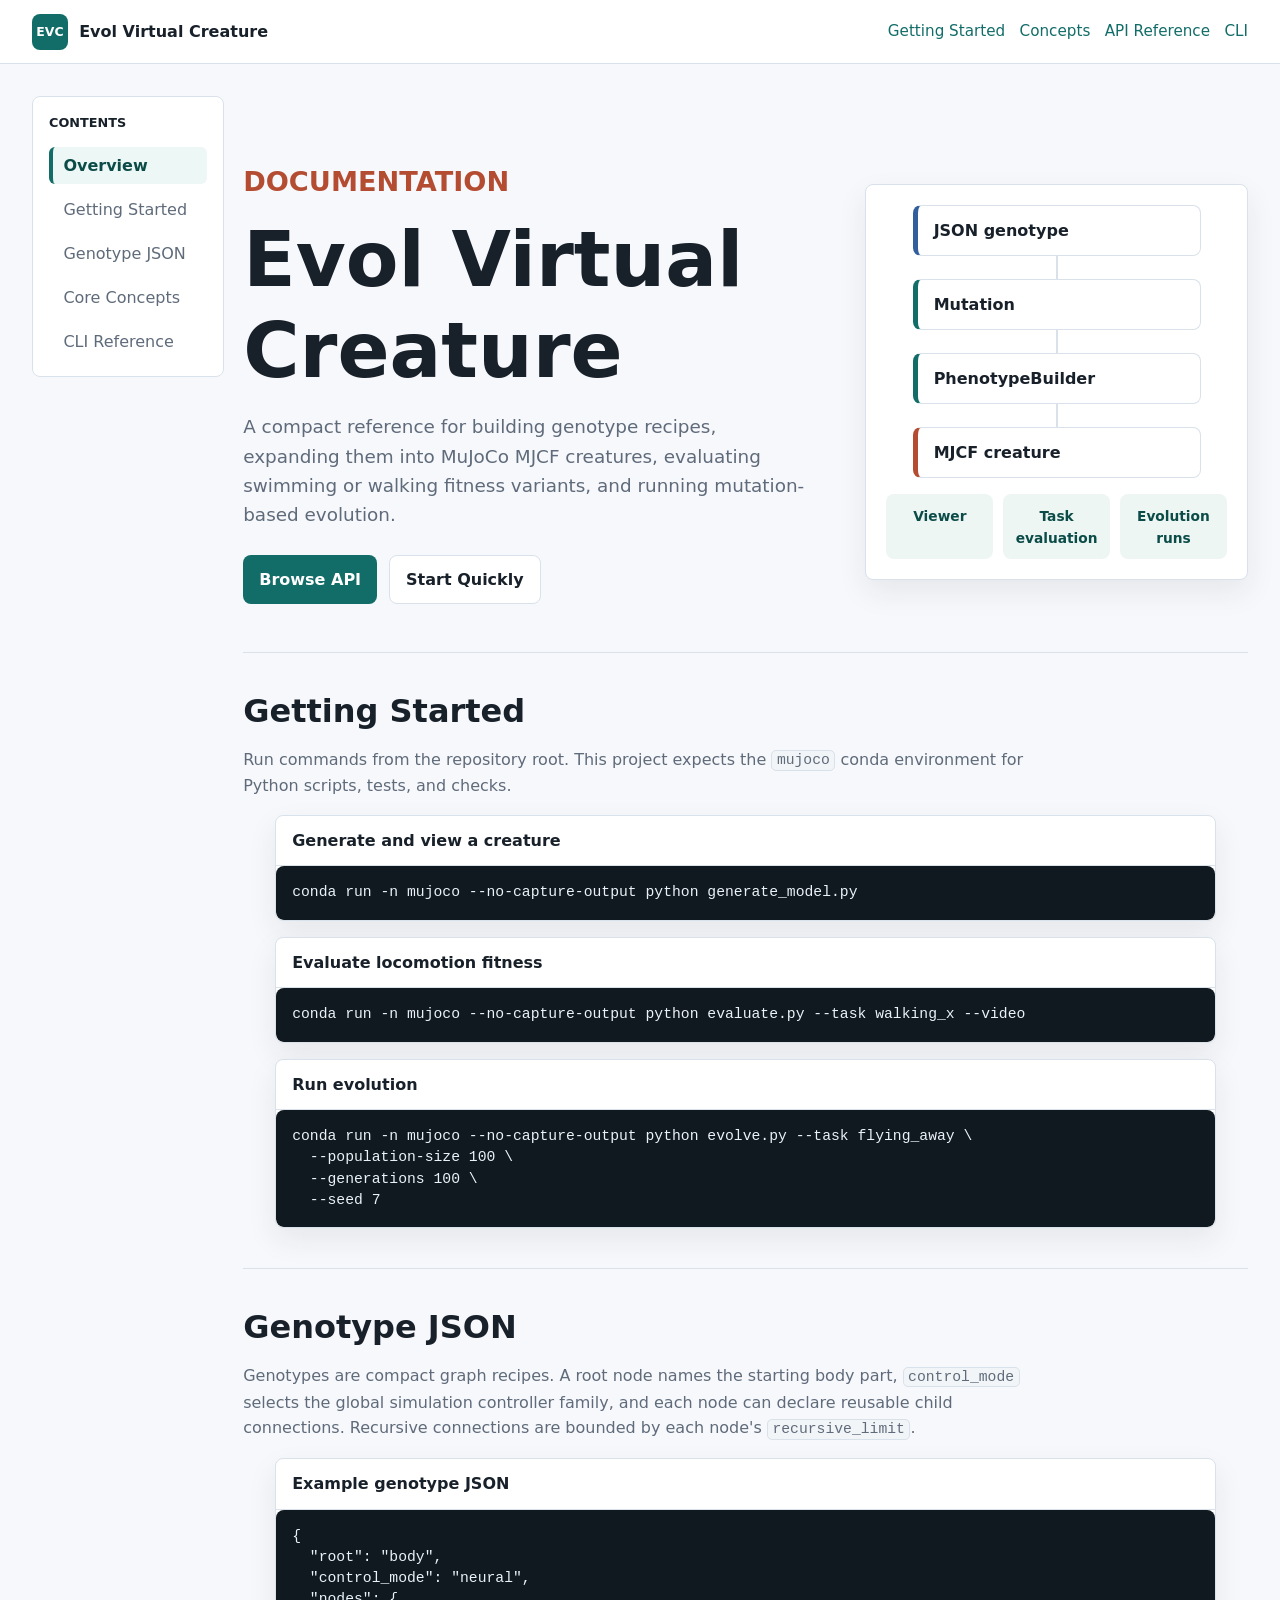
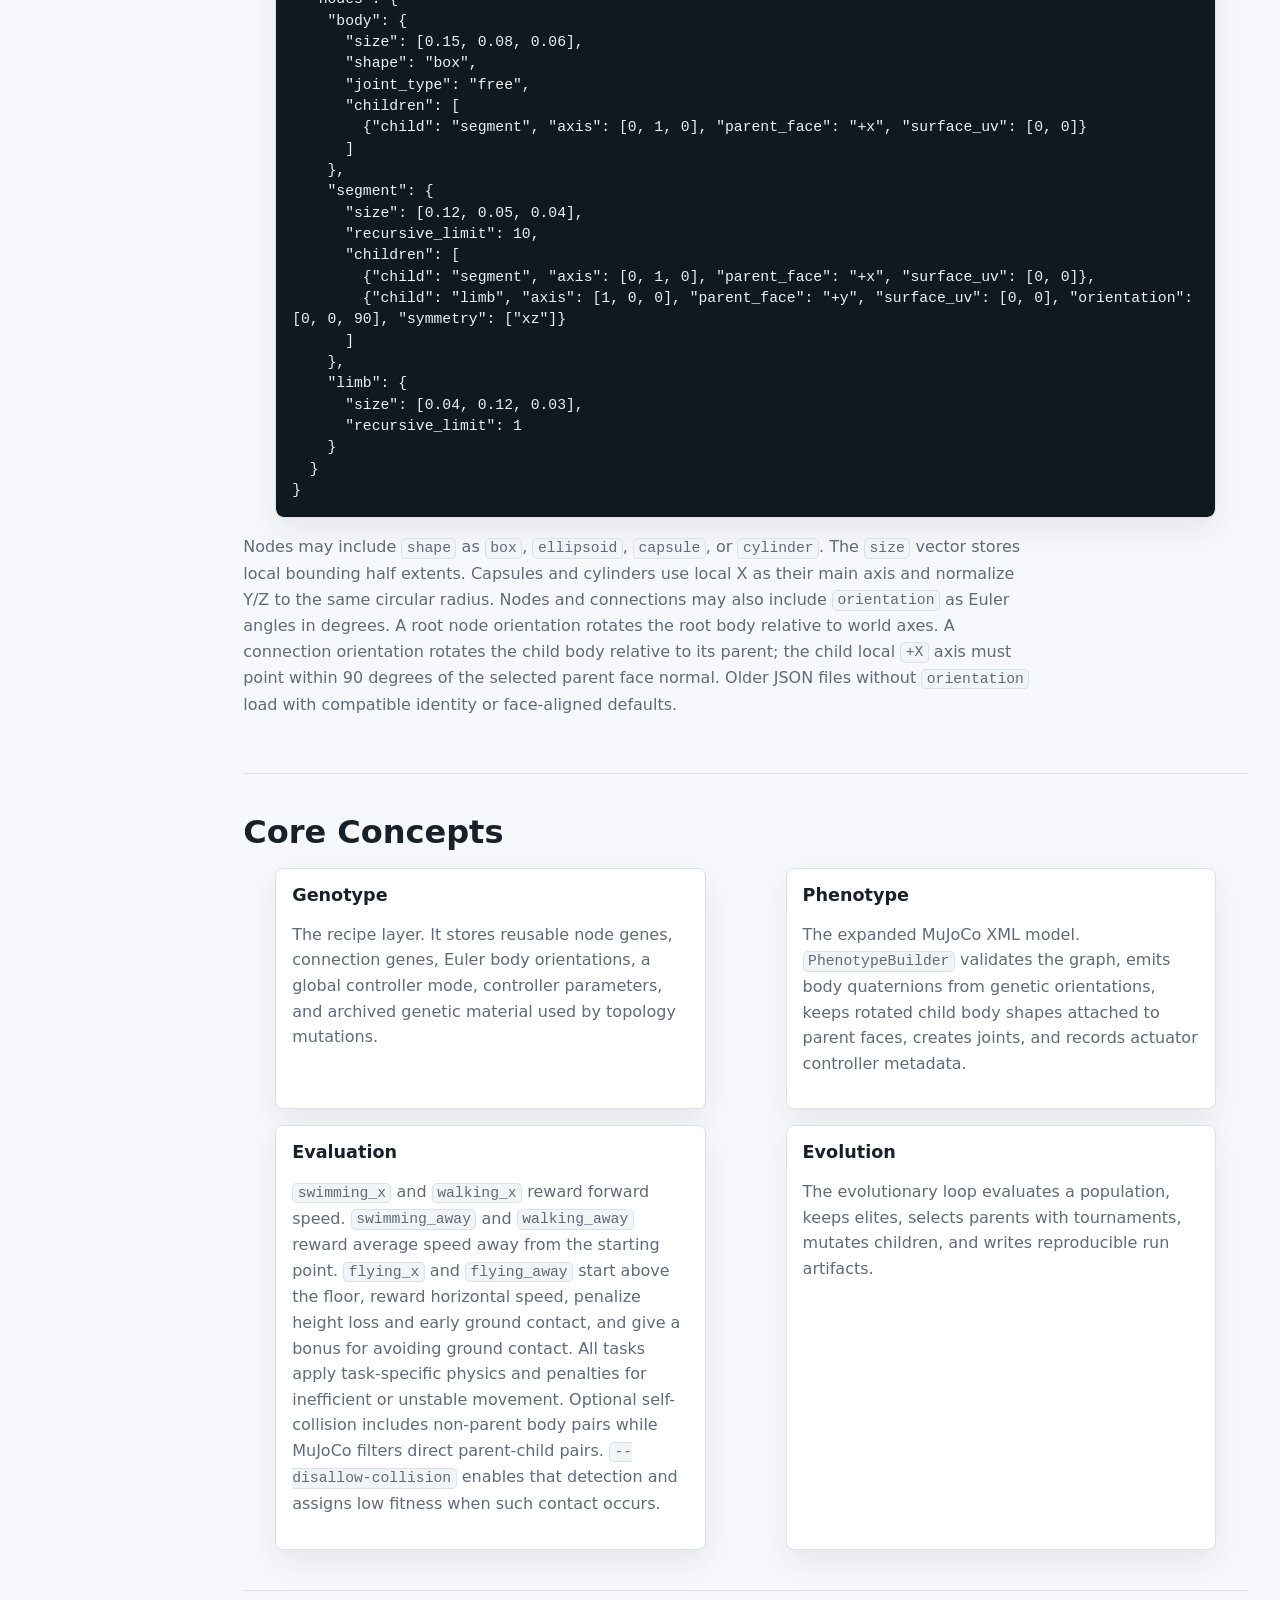
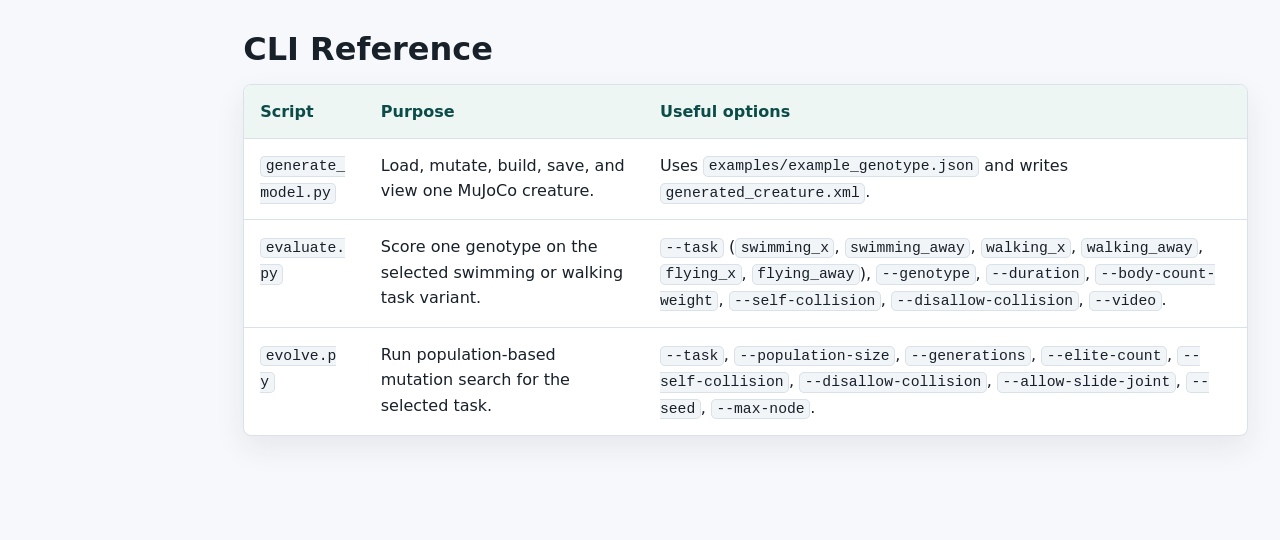
==== docs/index.html @ 85bfcbf9 "Move control mode to genotype" ====
<!doctype html>
<html lang="en">
  <head>
    <meta charset="utf-8">
    <meta name="viewport" content="width=device-width, initial-scale=1">
    <title>Evol Virtual Creature Documentation</title>
    <meta
      name="description"
      content="Reference documentation for the evolutionary MuJoCo virtual creature project."
    >
    <link rel="stylesheet" href="styles.css">
  </head>
  <body>
    <header class="site-header">
      <div class="site-header-inner">
        <a class="brand" href="#top" aria-label="Evol Virtual Creature home">
          <span class="brand-mark">EVC</span>
          <span>Evol Virtual Creature</span>
        </a>
        <nav class="top-nav" aria-label="Main navigation">
          <a href="#getting-started">Getting Started</a>
          <a href="#concepts">Concepts</a>
          <a href="api.html">API Reference</a>
          <a href="#cli-reference">CLI</a>
        </nav>
      </div>
    </header>

    <main id="top" class="page-shell">
      <aside class="sidebar" aria-label="Documentation sections">
        <nav>
          <p class="sidebar-title">Contents</p>
          <a href="#overview">Overview</a>
          <a href="#getting-started">Getting Started</a>
          <a href="#genotype-json">Genotype JSON</a>
          <a href="#concepts">Core Concepts</a>
          <a href="#cli-reference">CLI Reference</a>
        </nav>
      </aside>

      <article class="content">
        <section class="hero" id="overview">
          <div class="hero-copy">
            <p class="eyebrow">Documentation</p>
            <h1>Evol Virtual Creature</h1>
            <p class="lede">
              A compact reference for building genotype recipes, expanding them
              into MuJoCo MJCF creatures, evaluating swimming or walking fitness variants, and
              running mutation-based evolution.
            </p>
            <div class="hero-actions" aria-label="Primary actions">
              <a class="button primary" href="api.html">Browse API</a>
              <a class="button secondary" href="#getting-started">Start Quickly</a>
            </div>
          </div>

          <div class="system-map" aria-label="Project flow diagram">
            <div class="map-node root">JSON genotype</div>
            <div class="map-link"></div>
            <div class="map-node">Mutation</div>
            <div class="map-link"></div>
            <div class="map-node">PhenotypeBuilder</div>
            <div class="map-link"></div>
            <div class="map-node accent">MJCF creature</div>
            <div class="map-branches">
              <span>Viewer</span>
              <span>Task evaluation</span>
              <span>Evolution runs</span>
            </div>
          </div>
        </section>

        <section id="getting-started" class="doc-section">
          <h2>Getting Started</h2>
          <p>
            Run commands from the repository root. This project expects the
            <code>mujoco</code> conda environment for Python scripts, tests, and
            checks.
          </p>
          <div class="code-grid">
            <figure>
              <figcaption>Generate and view a creature</figcaption>
              <pre><code>conda run -n mujoco --no-capture-output python generate_model.py</code></pre>
            </figure>
            <figure>
              <figcaption>Evaluate locomotion fitness</figcaption>
              <pre><code>conda run -n mujoco --no-capture-output python evaluate.py --task walking_x --video</code></pre>
            </figure>
            <figure>
              <figcaption>Run evolution</figcaption>
              <pre><code>conda run -n mujoco --no-capture-output python evolve.py --task flying_away \
  --population-size 100 \
  --generations 100 \
  --seed 7</code></pre>
            </figure>
          </div>
        </section>

        <section id="genotype-json" class="doc-section">
          <h2>Genotype JSON</h2>
          <p>
            Genotypes are compact graph recipes. A root node names the starting
            body part, <code>control_mode</code> selects the global simulation
            controller family, and each node can declare reusable child
            connections. Recursive connections are bounded by each node's
            <code>recursive_limit</code>.
          </p>
          <figure>
            <figcaption>Example genotype JSON</figcaption>
            <pre><code>{
  "root": "body",
  "control_mode": "neural",
  "nodes": {
    "body": {
      "size": [0.15, 0.08, 0.06],
      "shape": "box",
      "joint_type": "free",
      "children": [
        {"child": "segment", "axis": [0, 1, 0], "parent_face": "+x", "surface_uv": [0, 0]}
      ]
    },
    "segment": {
      "size": [0.12, 0.05, 0.04],
      "recursive_limit": 10,
      "children": [
        {"child": "segment", "axis": [0, 1, 0], "parent_face": "+x", "surface_uv": [0, 0]},
        {"child": "limb", "axis": [1, 0, 0], "parent_face": "+y", "surface_uv": [0, 0], "orientation": [0, 0, 90], "symmetry": ["xz"]}
      ]
    },
    "limb": {
      "size": [0.04, 0.12, 0.03],
      "recursive_limit": 1
    }
  }
}</code></pre>
          </figure>
          <p>
            Nodes may include <code>shape</code> as <code>box</code>,
            <code>ellipsoid</code>, <code>capsule</code>, or
            <code>cylinder</code>. The <code>size</code> vector stores local
            bounding half extents. Capsules and cylinders use local X as their
            main axis and normalize Y/Z to the same circular radius. Nodes and
            connections may also include <code>orientation</code> as
            Euler angles in degrees. A root node orientation rotates the root
            body relative to world axes. A connection orientation rotates the
            child body relative to its parent; the child local <code>+X</code>
            axis must point within 90 degrees of the selected parent face
            normal. Older JSON files without <code>orientation</code> load with
            compatible identity or face-aligned defaults.
          </p>
        </section>

        <section id="concepts" class="doc-section">
          <h2>Core Concepts</h2>
          <div class="concept-grid">
            <section>
              <h3>Genotype</h3>
              <p>
                The recipe layer. It stores reusable node genes, connection
                genes, Euler body orientations, a global controller mode,
                controller parameters, and archived genetic material used by
                topology mutations.
              </p>
            </section>
            <section>
              <h3>Phenotype</h3>
              <p>
                The expanded MuJoCo XML model. <code>PhenotypeBuilder</code>
                validates the graph, emits body quaternions from genetic
                orientations, keeps rotated child body shapes attached to parent
                faces, creates joints, and records actuator controller metadata.
              </p>
            </section>
            <section>
              <h3>Evaluation</h3>
              <p>
                <code>swimming_x</code> and <code>walking_x</code> reward forward speed. <code>swimming_away</code>
                and <code>walking_away</code> reward average speed away from the starting point. <code>flying_x</code>
                and <code>flying_away</code> start above the floor, reward horizontal speed,
                penalize height loss and early ground contact, and give a bonus for avoiding ground contact. All tasks
                apply task-specific physics and penalties for inefficient or unstable movement. Optional
                self-collision includes non-parent body pairs while MuJoCo filters
                direct parent-child pairs. <code>--disallow-collision</code> enables
                that detection and assigns low fitness when such contact occurs.
              </p>
            </section>
            <section>
              <h3>Evolution</h3>
              <p>
                The evolutionary loop evaluates a population, keeps elites,
                selects parents with tournaments, mutates children, and writes
                reproducible run artifacts.
              </p>
            </section>
          </div>
        </section>

        <section id="cli-reference" class="doc-section">
          <h2>CLI Reference</h2>
          <div class="table-wrap">
            <table>
              <thead>
                <tr>
                  <th>Script</th>
                  <th>Purpose</th>
                  <th>Useful options</th>
                </tr>
              </thead>
              <tbody>
                <tr>
                  <td><code>generate_model.py</code></td>
                  <td>Load, mutate, build, save, and view one MuJoCo creature.</td>
                  <td>Uses <code>examples/example_genotype.json</code> and writes <code>generated_creature.xml</code>.</td>
                </tr>
                <tr>
                  <td><code>evaluate.py</code></td>
                  <td>Score one genotype on the selected swimming or walking task variant.</td>
                  <td><code>--task</code> (<code>swimming_x</code>, <code>swimming_away</code>, <code>walking_x</code>, <code>walking_away</code>, <code>flying_x</code>, <code>flying_away</code>), <code>--genotype</code>, <code>--duration</code>, <code>--body-count-weight</code>, <code>--self-collision</code>, <code>--disallow-collision</code>, <code>--video</code>.</td>
                </tr>
                <tr>
                  <td><code>evolve.py</code></td>
                  <td>Run population-based mutation search for the selected task.</td>
                  <td><code>--task</code>, <code>--population-size</code>, <code>--generations</code>, <code>--elite-count</code>, <code>--self-collision</code>, <code>--disallow-collision</code>, <code>--allow-slide-joint</code>, <code>--seed</code>, <code>--max-node</code>.</td>
                </tr>
              </tbody>
            </table>
          </div>
        </section>

      </article>
    </main>

    <script>
      const initScrollSpy = (linkSelector) => {
        const links = Array.from(document.querySelectorAll(linkSelector));
        const tracked = links
          .map((link) => ({
            link,
            section: document.querySelector(decodeURIComponent(link.hash)),
          }))
          .filter((item) => item.section);

        if (tracked.length === 0) {
          return;
        }

        const setActive = (activeLink) => {
          for (const { link } of tracked) {
            const isActive = link === activeLink;
            link.classList.toggle("active", isActive);
            if (isActive) {
              link.setAttribute("aria-current", "true");
            } else {
              link.removeAttribute("aria-current");
            }
          }
        };

        const updateActive = () => {
          const marker = window.scrollY + 120;
          const pageBottom =
            window.innerHeight + window.scrollY >=
            document.documentElement.scrollHeight - 24;
          let active = tracked[0];

          if (pageBottom) {
            active = tracked[tracked.length - 1];
          } else {
            for (const item of tracked) {
              if (item.section.offsetTop <= marker) {
                active = item;
              } else {
                break;
              }
            }
          }

          setActive(active.link);
        };

        let ticking = false;
        const requestUpdate = () => {
          if (ticking) {
            return;
          }
          ticking = true;
          window.requestAnimationFrame(() => {
            updateActive();
            ticking = false;
          });
        };

        updateActive();
        window.addEventListener("scroll", requestUpdate, { passive: true });
        window.addEventListener("resize", requestUpdate);
        return updateActive;
      };

      const updateContentsNav = initScrollSpy(".sidebar a[href^='#']");
      if (location.hash) {
        window.requestAnimationFrame(() => updateContentsNav?.());
        window.setTimeout(() => updateContentsNav?.(), 150);
      }
    </script>
  </body>
</html>
---- docs/styles.css ----
:root {
  color-scheme: light;
  --bg: #f7f8fb;
  --panel: #ffffff;
  --panel-soft: #eef6f3;
  --ink: #18202a;
  --muted: #5f6b7a;
  --line: #d9e1ea;
  --brand: #126d68;
  --brand-dark: #0b4c48;
  --accent: #b44c32;
  --code-bg: #101820;
  --code-ink: #eaf2f7;
  --shadow: 0 12px 30px rgba(24, 32, 42, 0.08);
}

* {
  box-sizing: border-box;
}

html {
  scroll-behavior: smooth;
}

body {
  margin: 0;
  background: var(--bg);
  color: var(--ink);
  font-family:
    Inter, ui-sans-serif, system-ui, -apple-system, BlinkMacSystemFont, "Segoe UI",
    sans-serif;
  line-height: 1.6;
}

a {
  color: var(--brand);
  text-decoration: none;
}

a:hover {
  color: var(--brand-dark);
  text-decoration: underline;
}

code {
  border: 1px solid var(--line);
  border-radius: 5px;
  background: #f2f5f7;
  padding: 0.08rem 0.28rem;
  font-family: "SFMono-Regular", Consolas, "Liberation Mono", monospace;
  font-size: 0.92em;
  overflow-wrap: anywhere;
}

pre {
  margin: 0;
  border-radius: 8px;
  background: var(--code-bg);
  color: var(--code-ink);
  padding: 1rem;
  line-height: 1.45;
  white-space: pre-wrap;
  overflow-wrap: anywhere;
}

pre code {
  display: block;
  min-width: 100%;
  border: 0;
  background: transparent;
  color: inherit;
  padding: 0;
  white-space: inherit;
  overflow-wrap: inherit;
}

.site-header {
  position: sticky;
  top: 0;
  z-index: 10;
  border-bottom: 1px solid var(--line);
  background: rgba(255, 255, 255, 0.94);
  padding: 0.85rem clamp(1rem, 4vw, 2rem);
  backdrop-filter: blur(16px);
}

.site-header-inner {
  display: flex;
  width: 100%;
  max-width: 1500px;
  align-items: center;
  justify-content: space-between;
  gap: 1rem;
  margin: 0 auto;
}

.brand {
  display: inline-flex;
  align-items: center;
  gap: 0.7rem;
  color: var(--ink);
  font-weight: 700;
}

.brand:hover {
  text-decoration: none;
}

.brand-mark {
  display: inline-grid;
  width: 2.25rem;
  height: 2.25rem;
  place-items: center;
  border-radius: 8px;
  background: var(--brand);
  color: #fff;
  font-size: 0.78rem;
  letter-spacing: 0;
}

.top-nav {
  display: flex;
  flex-wrap: wrap;
  gap: 0.9rem;
  font-size: 0.95rem;
}

.top-nav .active {
  border-bottom: 3px solid var(--accent);
  color: var(--brand-dark);
  font-weight: 800;
}

.page-shell {
  display: grid;
  grid-template-columns: 12rem minmax(0, 1fr);
  gap: clamp(0.75rem, 1.5vw, 1.5rem);
  max-width: 1280px;
  margin: 0 auto;
  padding: 2rem clamp(1rem, 4vw, 2rem) 4rem;
}

.sidebar {
  position: sticky;
  top: 5rem;
  height: fit-content;
  border: 1px solid var(--line);
  border-radius: 8px;
  background: var(--panel);
  padding: 1rem;
}

.sidebar nav {
  display: grid;
  gap: 0.45rem;
}

.sidebar a {
  border-left: 4px solid transparent;
  border-radius: 6px;
  padding: 0.35rem 0.5rem 0.35rem 0.65rem;
  color: var(--muted);
}

.sidebar a:hover {
  background: var(--panel-soft);
  color: var(--brand-dark);
  text-decoration: none;
}

.sidebar a.active,
.on-page a.active {
  border-left-color: var(--brand);
  background: #edf7f5;
  color: var(--brand-dark);
  font-weight: 800;
  text-decoration: none;
}

.sidebar-title {
  margin: 0 0 0.4rem;
  color: var(--ink);
  font-size: 0.8rem;
  font-weight: 800;
  text-transform: uppercase;
}

.content {
  min-width: 0;
}

.hero {
  display: grid;
  grid-template-columns: minmax(0, 1.2fr) minmax(18rem, 0.8fr);
  gap: clamp(1.4rem, 4vw, 3rem);
  align-items: center;
  min-height: 58vh;
  padding: clamp(2rem, 5vw, 4rem) 0 3rem;
}

.eyebrow {
  margin: 0 0 0.7rem;
  color: var(--accent);
  font-size: 1.7rem;
  font-weight: 800;
  text-transform: uppercase;
}

h1,
h2,
h3 {
  margin: 0;
  line-height: 1.18;
}

h1 {
  max-width: 12ch;
  font-size: clamp(3rem, 6vw, 5.5rem);
}

h2 {
  margin-bottom: 1rem;
  font-size: 2rem;
}

h3 {
  margin-bottom: 0.55rem;
  font-size: 1.1rem;
  overflow-wrap: anywhere;
}

.lede {
  max-width: 62ch;
  margin: 1rem 0 0;
  color: var(--muted);
  font-size: 1.15rem;
}

.hero-actions {
  display: flex;
  flex-wrap: wrap;
  gap: 0.75rem;
  margin-top: 1.6rem;
}

.button {
  display: inline-flex;
  min-height: 2.7rem;
  align-items: center;
  justify-content: center;
  border-radius: 8px;
  padding: 0.65rem 1rem;
  font-weight: 700;
}

.button:hover {
  text-decoration: none;
}

.button.primary {
  background: var(--brand);
  color: #fff;
}

.button.secondary {
  border: 1px solid var(--line);
  background: var(--panel);
  color: var(--ink);
}

.system-map {
  display: grid;
  justify-items: center;
  border: 1px solid var(--line);
  border-radius: 8px;
  background: var(--panel);
  padding: 1.25rem;
  box-shadow: var(--shadow);
}

.map-node {
  width: min(100%, 18rem);
  border: 1px solid var(--line);
  border-left: 5px solid var(--brand);
  border-radius: 8px;
  background: #fff;
  padding: 0.75rem 1rem;
  font-weight: 800;
}

.map-node.root {
  border-left-color: #315f9d;
}

.map-node.accent {
  border-left-color: var(--accent);
}

.map-link {
  width: 2px;
  height: 1.4rem;
  background: var(--line);
}

.map-branches {
  display: grid;
  width: 100%;
  grid-template-columns: repeat(3, 1fr);
  gap: 0.6rem;
  margin-top: 1rem;
}

.map-branches span {
  min-height: 3rem;
  border-radius: 8px;
  background: var(--panel-soft);
  padding: 0.65rem;
  color: var(--brand-dark);
  font-size: 0.86rem;
  font-weight: 700;
  text-align: center;
}

.doc-section {
  scroll-margin-top: 6rem;
  border-top: 1px solid var(--line);
  padding: 2.5rem 0;
}

.doc-section > p {
  max-width: 78ch;
  color: var(--muted);
}

.code-grid,
.concept-grid,
.reference-list {
  display: grid;
  gap: 1rem;
}

.code-grid {
  grid-template-columns: 1fr;
}

figure,
.concept-grid section,
.reference-item {
  min-width: 0;
  margin: 0 2em;
  border: 1px solid var(--line);
  border-radius: 8px;
  background: var(--panel);
  box-shadow: var(--shadow);
}

figure {
  overflow: hidden;
}

figcaption {
  border-bottom: 1px solid var(--line);
  padding: 0.75rem 1rem;
  font-weight: 800;
}

.concept-grid {
  grid-template-columns: repeat(2, minmax(0, 1fr));
}

.concept-grid section,
.reference-item {
  padding: 1rem;
}

.concept-grid p,
.reference-item dd {
  color: var(--muted);
}

.reference-list {
  grid-template-columns: 1fr;
}

.compact-reference {
  grid-template-columns: repeat(3, minmax(0, 1fr));
}

.api-index-list {
  margin-top: 1rem;
}

.reference-link {
  color: inherit;
}

.reference-link:hover {
  border-color: var(--brand);
  color: inherit;
  text-decoration: none;
}

.reference-link p {
  margin: 0;
  color: var(--muted);
}

dl {
  margin: 0;
}

dt {
  margin-top: 0.85rem;
  font-weight: 800;
  overflow-wrap: anywhere;
}

dt:first-child {
  margin-top: 0;
}

dd {
  margin: 0.25rem 0 0;
}

.table-wrap {
  overflow-x: auto;
  border: 1px solid var(--line);
  border-radius: 8px;
  background: var(--panel);
  box-shadow: var(--shadow);
}

table {
  width: 100%;
  min-width: 760px;
  border-collapse: collapse;
}

th,
td {
  border-bottom: 1px solid var(--line);
  padding: 0.85rem 1rem;
  text-align: left;
  vertical-align: top;
}

th {
  background: var(--panel-soft);
  color: var(--brand-dark);
}

tr:last-child td {
  border-bottom: 0;
}

.steps {
  max-width: 74ch;
  border: 1px solid var(--line);
  border-radius: 8px;
  background: var(--panel);
  padding: 1.2rem 1.2rem 1.2rem 2.4rem;
  box-shadow: var(--shadow);
}

.steps li + li {
  margin-top: 0.45rem;
}

.api-shell {
  display: grid;
  grid-template-columns: minmax(13rem, 16rem) minmax(0, 1fr) minmax(12rem, 15rem);
  gap: clamp(1rem, 3vw, 2rem);
  max-width: 1500px;
  margin: 0 auto;
  padding: 2rem clamp(1rem, 4vw, 2rem) 4rem;
}

.api-sidebar,
.on-page {
  position: sticky;
  top: 5rem;
  height: calc(100vh - 6rem);
  overflow: auto;
}

.api-content {
  min-width: 0;
}

.api-header {
  border-bottom: 1px solid var(--line);
  padding: clamp(2rem, 5vw, 4rem) 0 2rem;
}

.api-header h1 {
  max-width: none;
  font-size: clamp(2.7rem, 5vw, 4.8rem);
}

.api-module {
  min-width: 0;
  scroll-margin-top: 6rem;
  border-bottom: 1px solid var(--line);
  padding: 2.4rem 0;
}

.api-module > p {
  max-width: 78ch;
  color: var(--muted);
}

.api-entry {
  min-width: 0;
  overflow: hidden;
  scroll-margin-top: 6rem;
  margin-top: 1.25rem;
  border: 1px solid var(--line);
  border-radius: 8px;
  background: var(--panel);
  padding: clamp(1rem, 2.5vw, 1.4rem);
  box-shadow: var(--shadow);
}

.api-entry + .api-entry {
  margin-top: 1rem;
}

.api-entry h3 {
  font-size: 1.35rem;
}

.api-entry h4 {
  margin: 1.25rem 0 0.5rem;
  border-top: 1px solid var(--line);
  padding-top: 1rem;
  color: var(--brand-dark);
  font-size: 1rem;
}

.api-entry p {
  max-width: 82ch;
  color: var(--muted);
}

.api-entry pre {
  margin-top: 0.8rem;
}

.param-list dt {
  margin-top: 0.9rem;
}

.param-list dt span {
  color: var(--muted);
  font-weight: 700;
}

.param-list dd {
  max-width: 82ch;
  color: var(--muted);
}

.on-page {
  border-left: 1px solid var(--line);
  padding: 1rem 0 1rem 1rem;
}

.on-page a {
  display: block;
  border-left: 4px solid transparent;
  border-radius: 6px;
  padding: 0.22rem 0.4rem 0.22rem 0.65rem;
  color: var(--muted);
  font-size: 0.92rem;
}

.on-page a:hover {
  background: var(--panel-soft);
  color: var(--brand-dark);
  text-decoration: none;
}

@media (max-width: 980px) {
  .page-shell {
    grid-template-columns: 1fr;
  }

  .api-shell {
    grid-template-columns: 1fr;
  }

  .sidebar {
    position: static;
  }

  .api-sidebar,
  .on-page {
    position: static;
    height: auto;
  }

  .on-page {
    display: none;
  }

  .sidebar nav {
    grid-template-columns: repeat(2, minmax(0, 1fr));
  }

  .hero {
    grid-template-columns: 1fr;
    min-height: auto;
  }
}

@media (max-width: 720px) {
  .site-header-inner {
    align-items: flex-start;
    flex-direction: column;
  }

  .top-nav {
    font-size: 0.9rem;
  }

  .sidebar nav,
  .code-grid,
  .concept-grid,
  .map-branches,
  .compact-reference {
    grid-template-columns: 1fr;
  }

  h1 {
    max-width: 10ch;
    font-size: 3rem;
  }
}
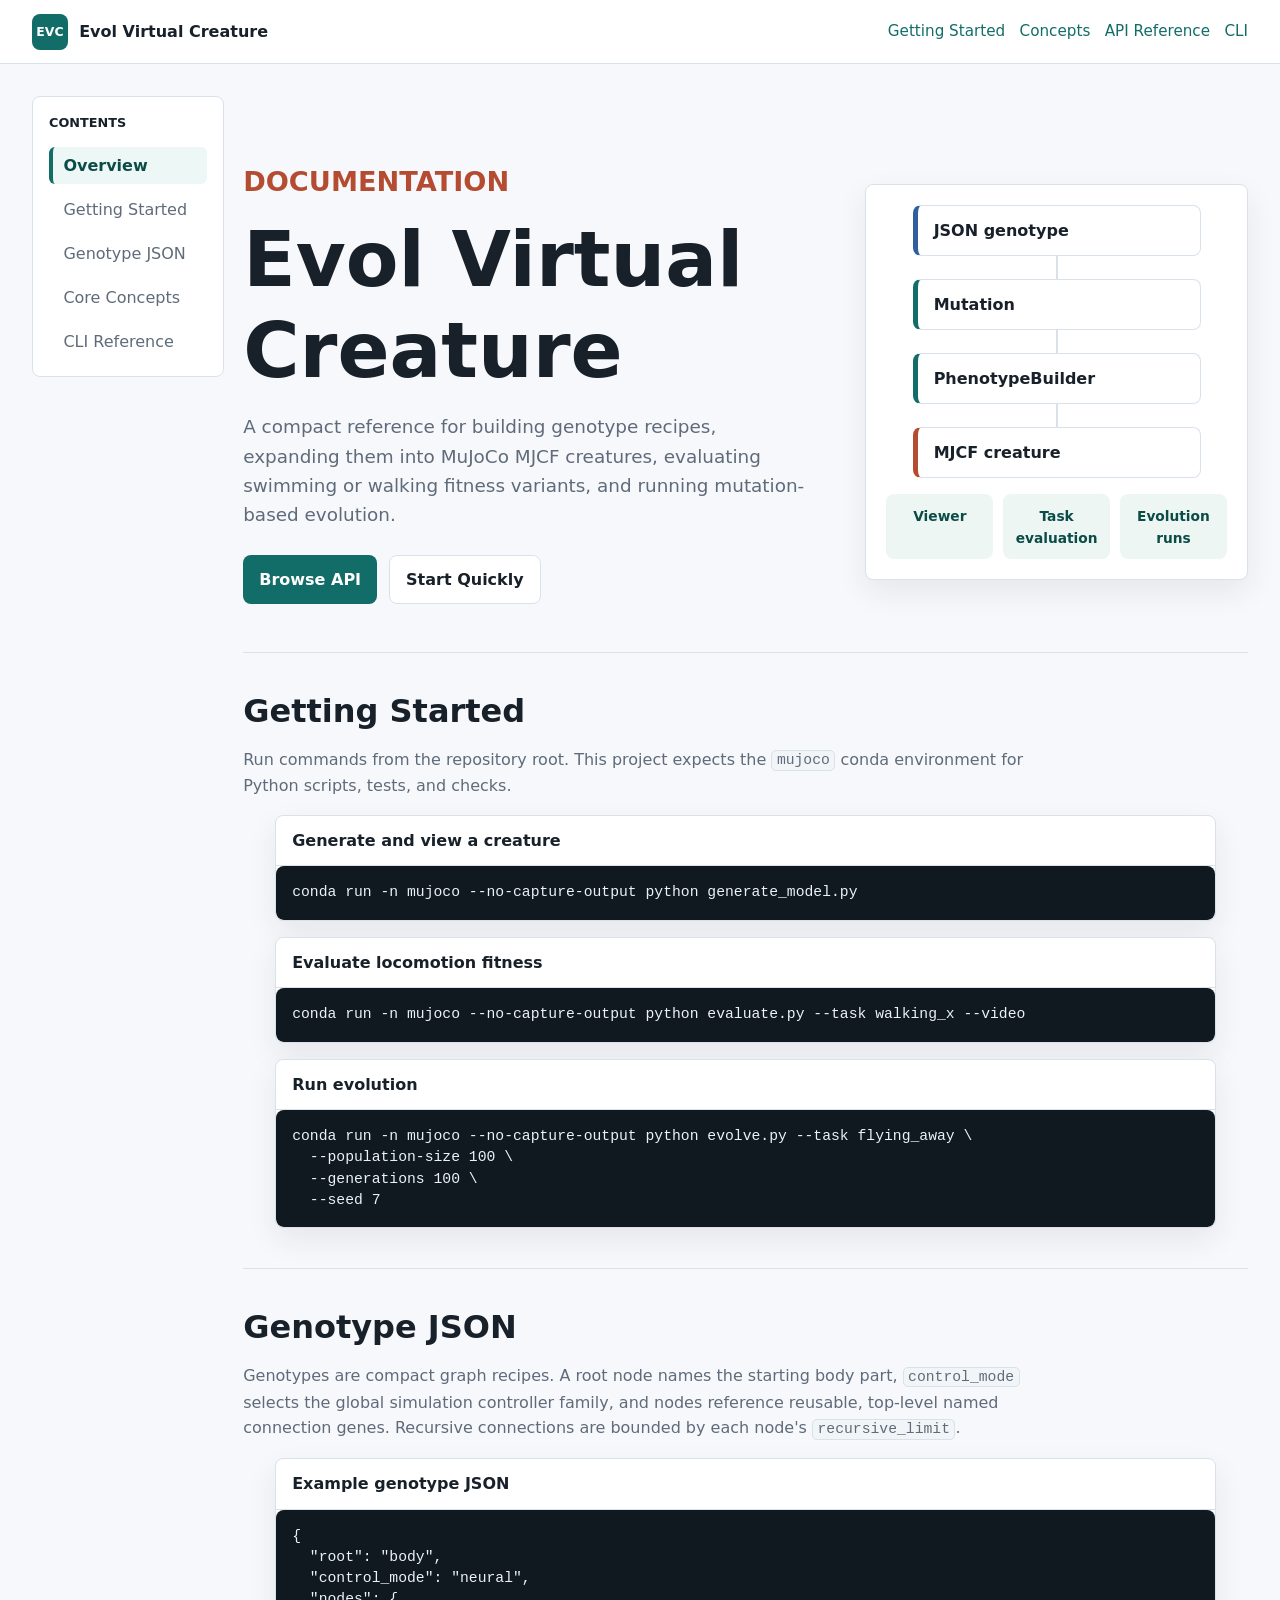
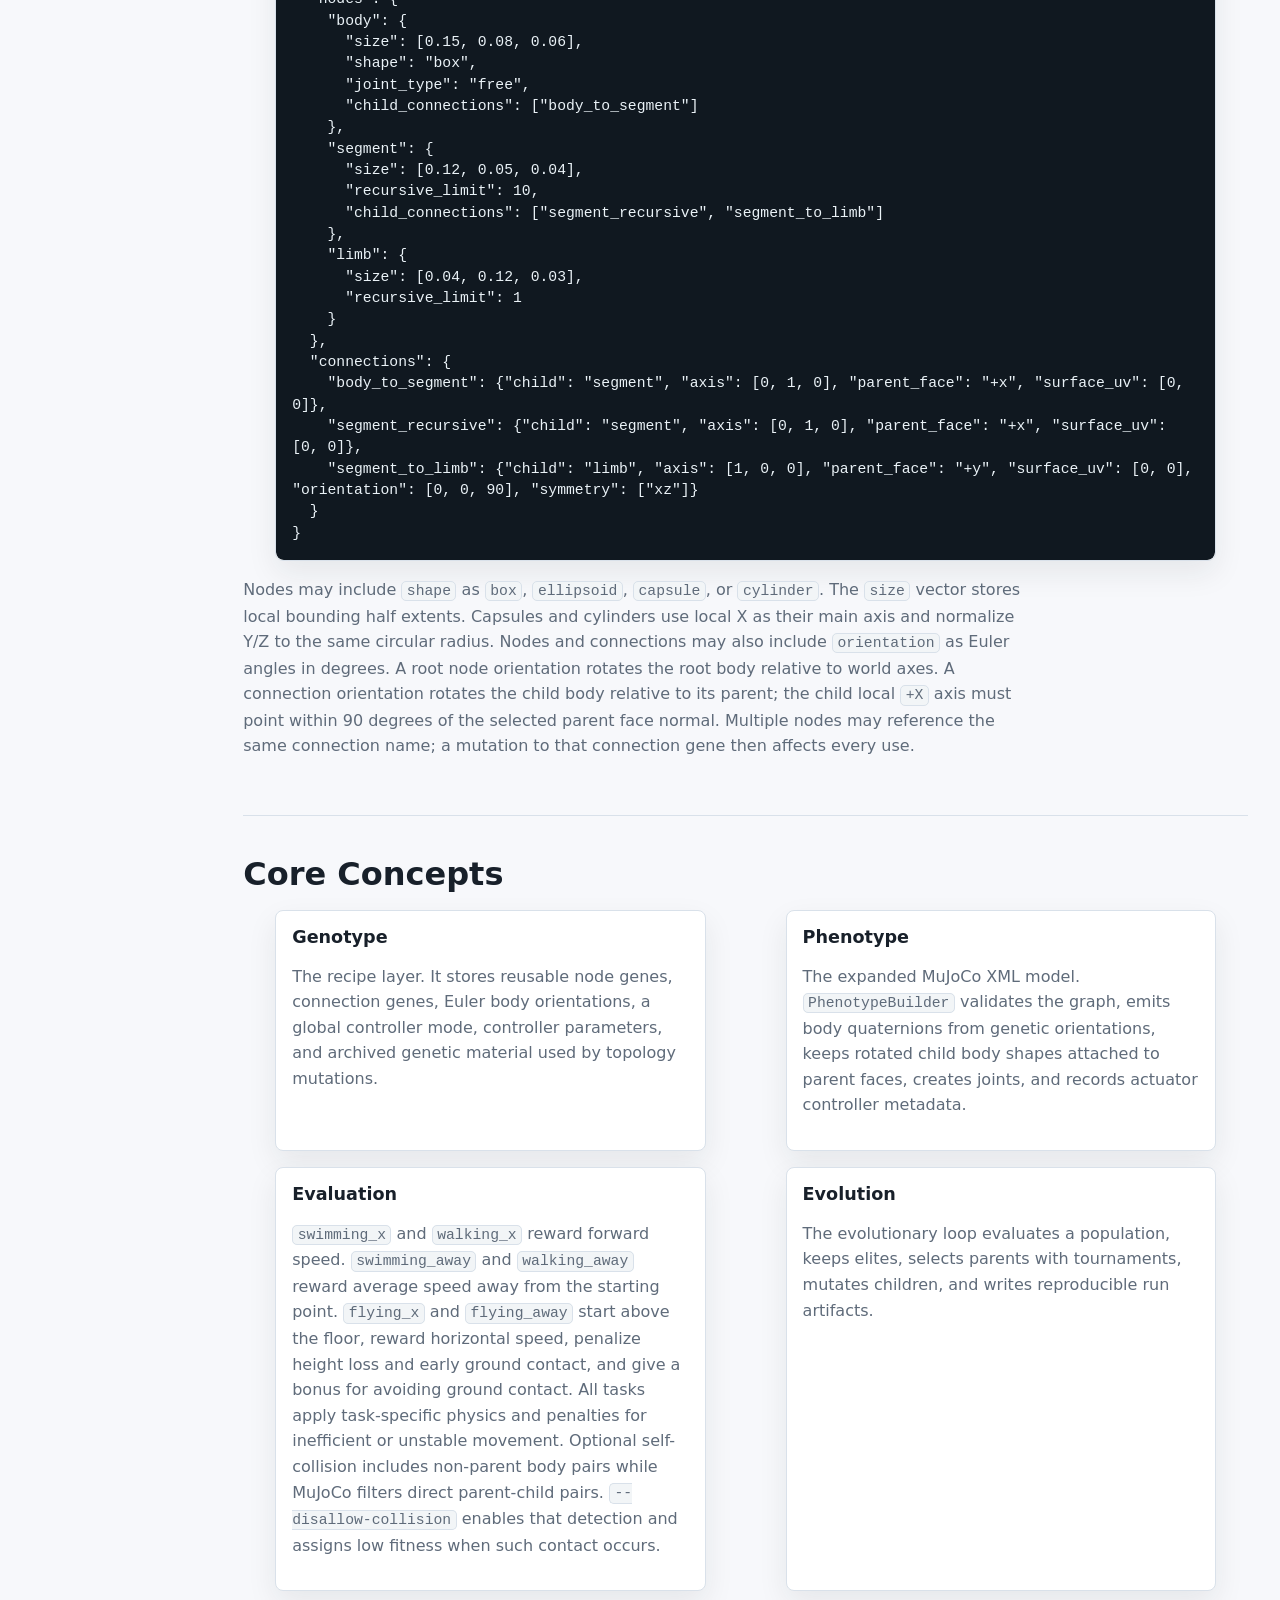
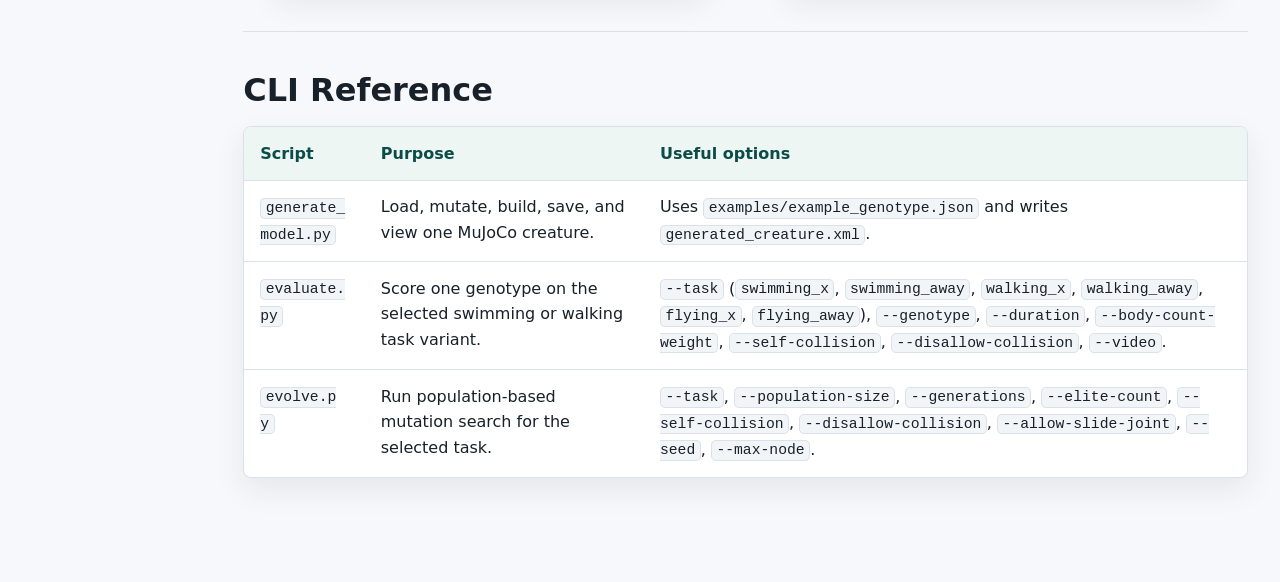
==== commit 365c9c05: "Normalize connection genes as named shared genes" ====
--- a/docs/index.html
+++ b/docs/index.html
@@ -101,8 +101,8 @@
           <p>
             Genotypes are compact graph recipes. A root node names the starting
             body part, <code>control_mode</code> selects the global simulation
-            controller family, and each node can declare reusable child
-            connections. Recursive connections are bounded by each node's
+            controller family, and nodes reference reusable, top-level named
+            connection genes. Recursive connections are bounded by each node's
             <code>recursive_limit</code>.
           </p>
           <figure>
@@ -115,22 +115,22 @@
       "size": [0.15, 0.08, 0.06],
       "shape": "box",
       "joint_type": "free",
-      "children": [
-        {"child": "segment", "axis": [0, 1, 0], "parent_face": "+x", "surface_uv": [0, 0]}
-      ]
+      "child_connections": ["body_to_segment"]
     },
     "segment": {
       "size": [0.12, 0.05, 0.04],
       "recursive_limit": 10,
-      "children": [
-        {"child": "segment", "axis": [0, 1, 0], "parent_face": "+x", "surface_uv": [0, 0]},
-        {"child": "limb", "axis": [1, 0, 0], "parent_face": "+y", "surface_uv": [0, 0], "orientation": [0, 0, 90], "symmetry": ["xz"]}
-      ]
+      "child_connections": ["segment_recursive", "segment_to_limb"]
     },
     "limb": {
       "size": [0.04, 0.12, 0.03],
       "recursive_limit": 1
     }
+  },
+  "connections": {
+    "body_to_segment": {"child": "segment", "axis": [0, 1, 0], "parent_face": "+x", "surface_uv": [0, 0]},
+    "segment_recursive": {"child": "segment", "axis": [0, 1, 0], "parent_face": "+x", "surface_uv": [0, 0]},
+    "segment_to_limb": {"child": "limb", "axis": [1, 0, 0], "parent_face": "+y", "surface_uv": [0, 0], "orientation": [0, 0, 90], "symmetry": ["xz"]}
   }
 }</code></pre>
           </figure>
@@ -145,8 +145,8 @@
             body relative to world axes. A connection orientation rotates the
             child body relative to its parent; the child local <code>+X</code>
             axis must point within 90 degrees of the selected parent face
-            normal. Older JSON files without <code>orientation</code> load with
-            compatible identity or face-aligned defaults.
+            normal. Multiple nodes may reference the same connection name; a
+            mutation to that connection gene then affects every use.
           </p>
         </section>
 
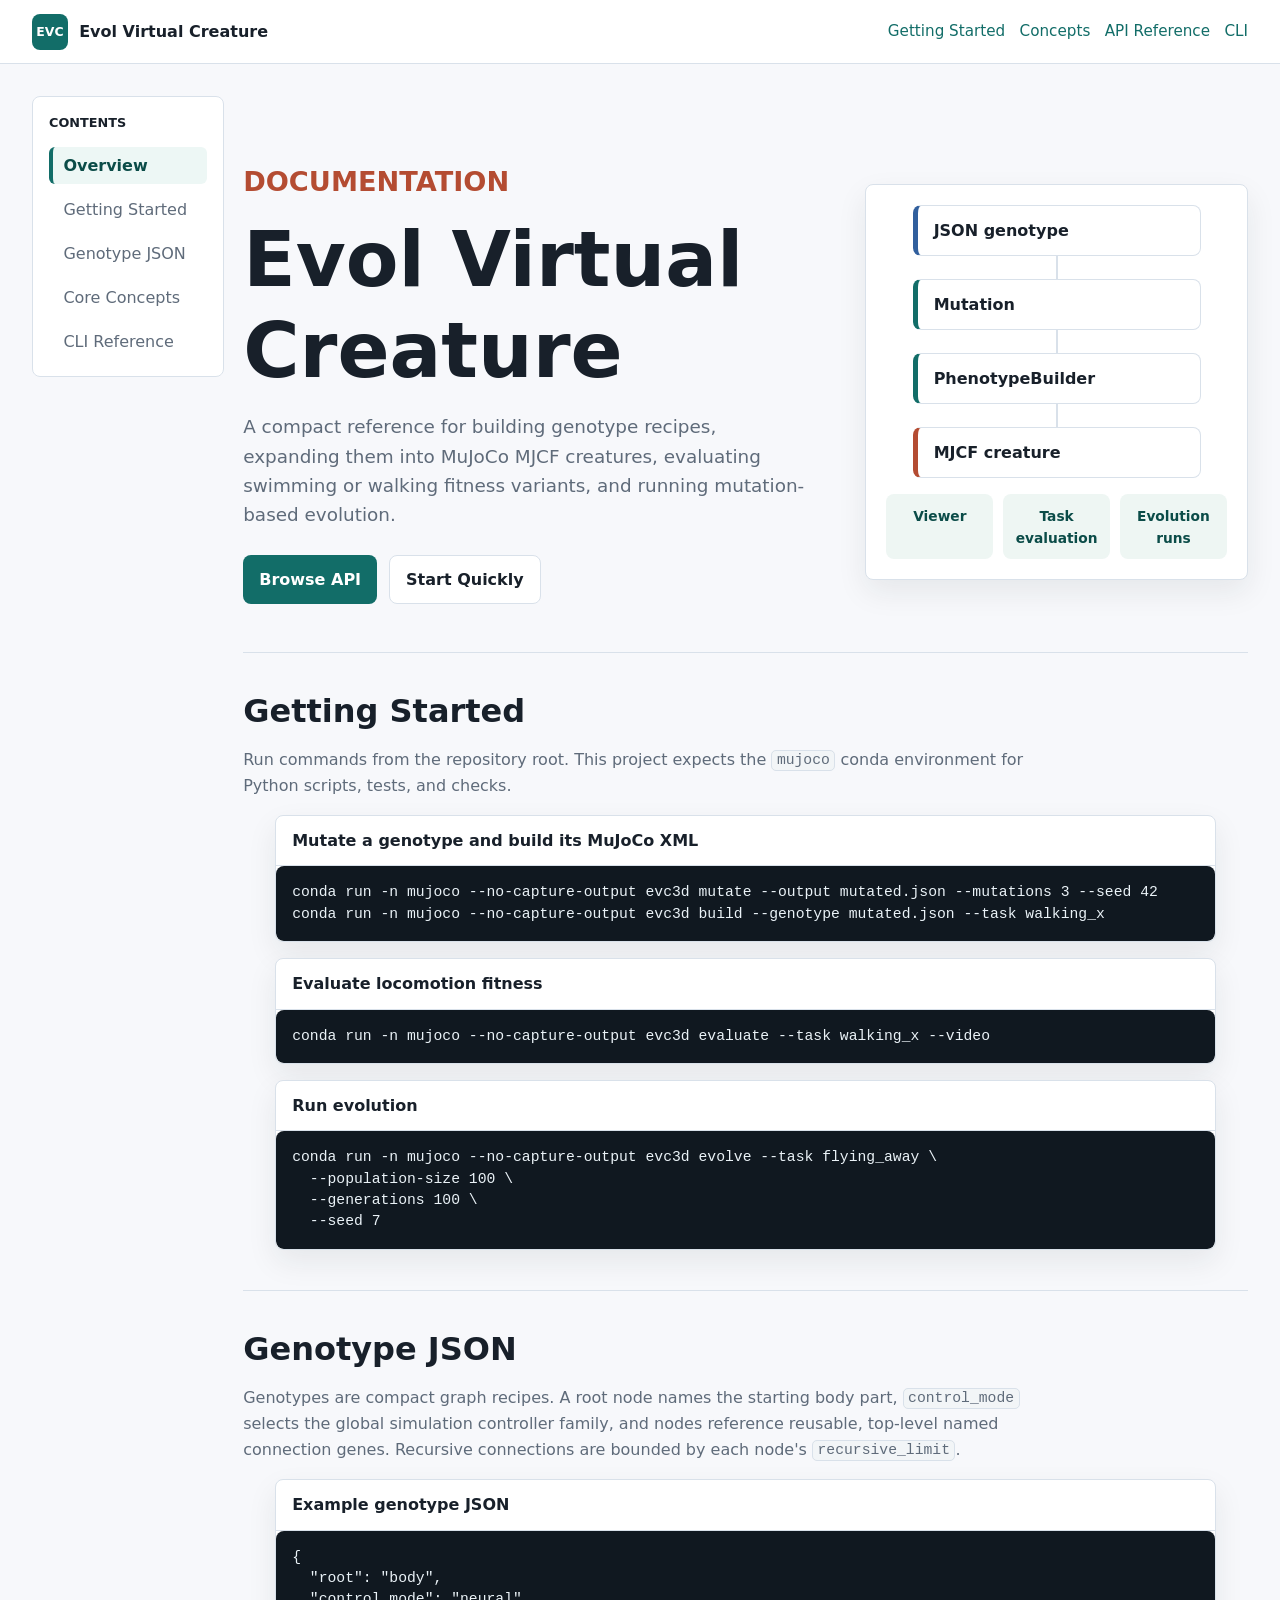
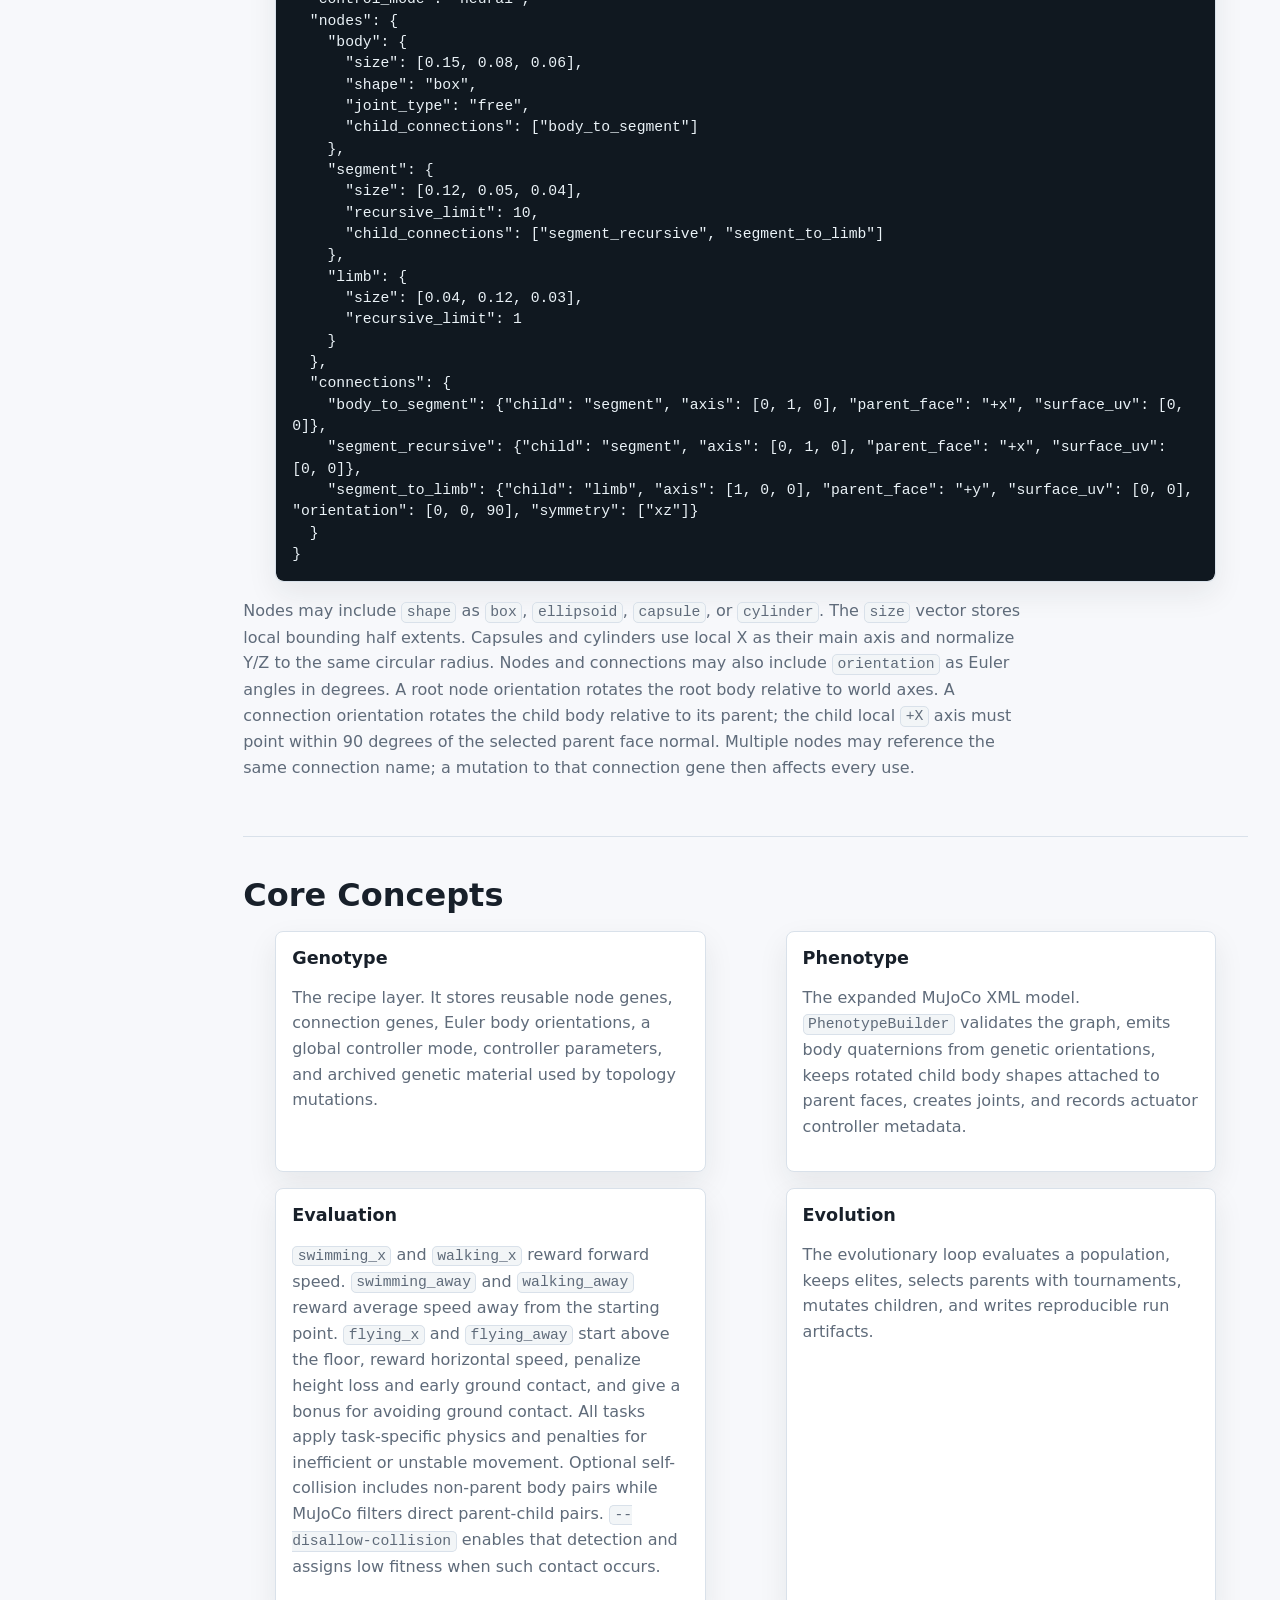
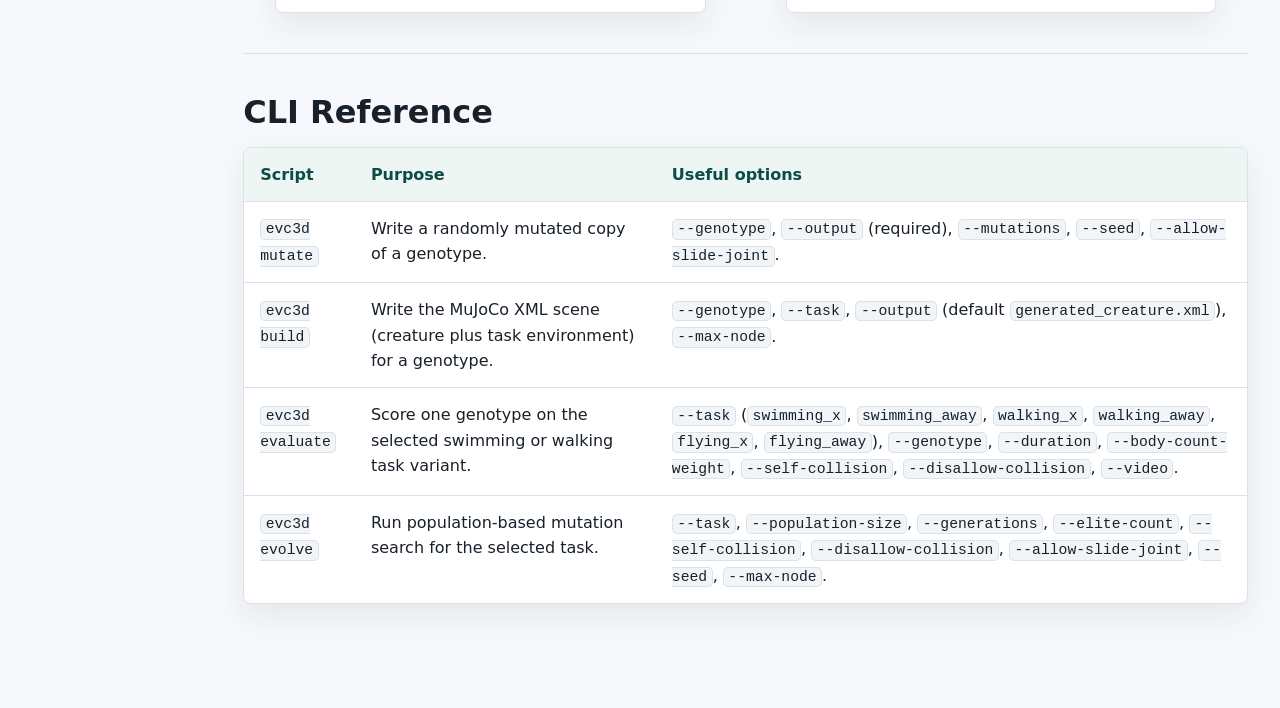
==== commit 3c7454a9: "Replace CLI scripts with evc3d subcommand interface Add the evc3d command (evc3d/cli, python -m evc3" ====
--- a/docs/index.html
+++ b/docs/index.html
@@ -79,16 +79,17 @@
           </p>
           <div class="code-grid">
             <figure>
-              <figcaption>Generate and view a creature</figcaption>
-              <pre><code>conda run -n mujoco --no-capture-output python generate_model.py</code></pre>
+              <figcaption>Mutate a genotype and build its MuJoCo XML</figcaption>
+              <pre><code>conda run -n mujoco --no-capture-output evc3d mutate --output mutated.json --mutations 3 --seed 42
+conda run -n mujoco --no-capture-output evc3d build --genotype mutated.json --task walking_x</code></pre>
             </figure>
             <figure>
               <figcaption>Evaluate locomotion fitness</figcaption>
-              <pre><code>conda run -n mujoco --no-capture-output python evaluate.py --task walking_x --video</code></pre>
+              <pre><code>conda run -n mujoco --no-capture-output evc3d evaluate --task walking_x --video</code></pre>
             </figure>
             <figure>
               <figcaption>Run evolution</figcaption>
-              <pre><code>conda run -n mujoco --no-capture-output python evolve.py --task flying_away \
+              <pre><code>conda run -n mujoco --no-capture-output evc3d evolve --task flying_away \
   --population-size 100 \
   --generations 100 \
   --seed 7</code></pre>
@@ -208,17 +209,22 @@
               </thead>
               <tbody>
                 <tr>
-                  <td><code>generate_model.py</code></td>
-                  <td>Load, mutate, build, save, and view one MuJoCo creature.</td>
-                  <td>Uses <code>examples/example_genotype.json</code> and writes <code>generated_creature.xml</code>.</td>
-                </tr>
-                <tr>
-                  <td><code>evaluate.py</code></td>
+                  <td><code>evc3d mutate</code></td>
+                  <td>Write a randomly mutated copy of a genotype.</td>
+                  <td><code>--genotype</code>, <code>--output</code> (required), <code>--mutations</code>, <code>--seed</code>, <code>--allow-slide-joint</code>.</td>
+                </tr>
+                <tr>
+                  <td><code>evc3d build</code></td>
+                  <td>Write the MuJoCo XML scene (creature plus task environment) for a genotype.</td>
+                  <td><code>--genotype</code>, <code>--task</code>, <code>--output</code> (default <code>generated_creature.xml</code>), <code>--max-node</code>.</td>
+                </tr>
+                <tr>
+                  <td><code>evc3d evaluate</code></td>
                   <td>Score one genotype on the selected swimming or walking task variant.</td>
                   <td><code>--task</code> (<code>swimming_x</code>, <code>swimming_away</code>, <code>walking_x</code>, <code>walking_away</code>, <code>flying_x</code>, <code>flying_away</code>), <code>--genotype</code>, <code>--duration</code>, <code>--body-count-weight</code>, <code>--self-collision</code>, <code>--disallow-collision</code>, <code>--video</code>.</td>
                 </tr>
                 <tr>
-                  <td><code>evolve.py</code></td>
+                  <td><code>evc3d evolve</code></td>
                   <td>Run population-based mutation search for the selected task.</td>
                   <td><code>--task</code>, <code>--population-size</code>, <code>--generations</code>, <code>--elite-count</code>, <code>--self-collision</code>, <code>--disallow-collision</code>, <code>--allow-slide-joint</code>, <code>--seed</code>, <code>--max-node</code>.</td>
                 </tr>
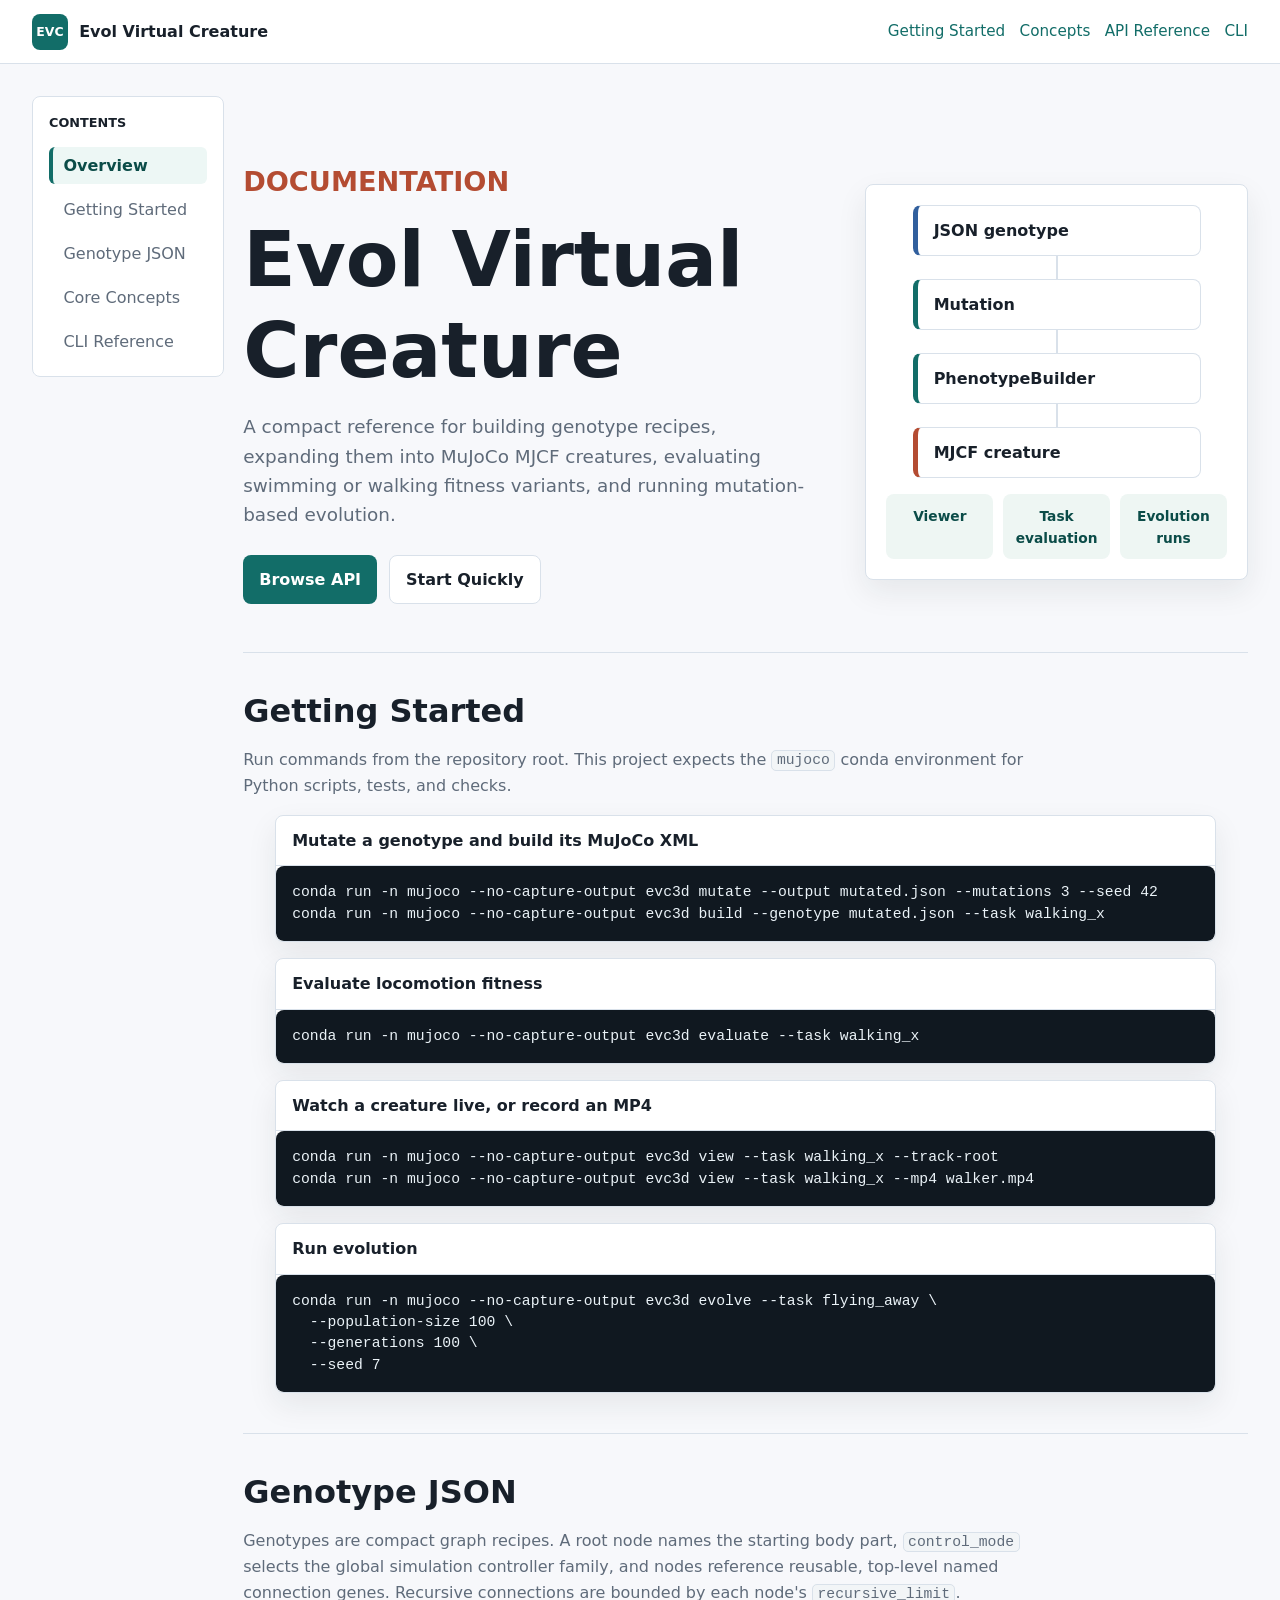
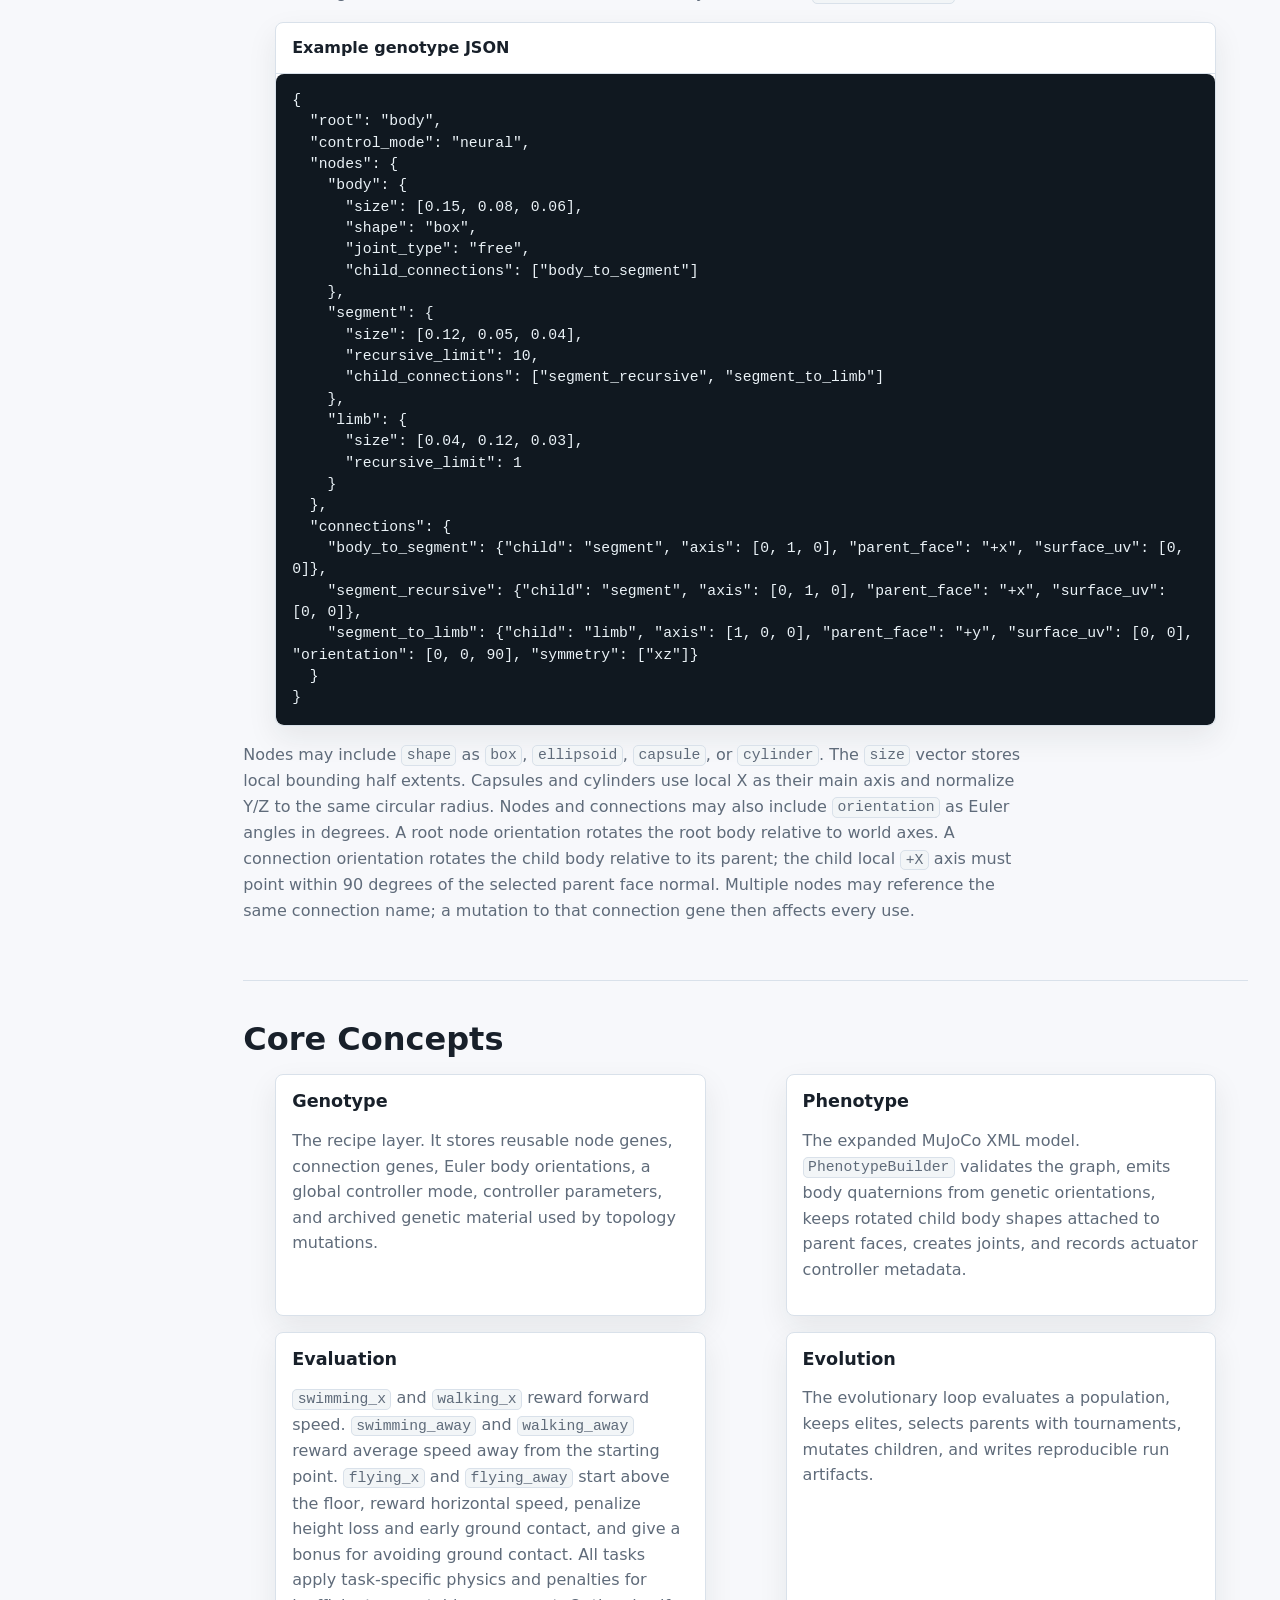
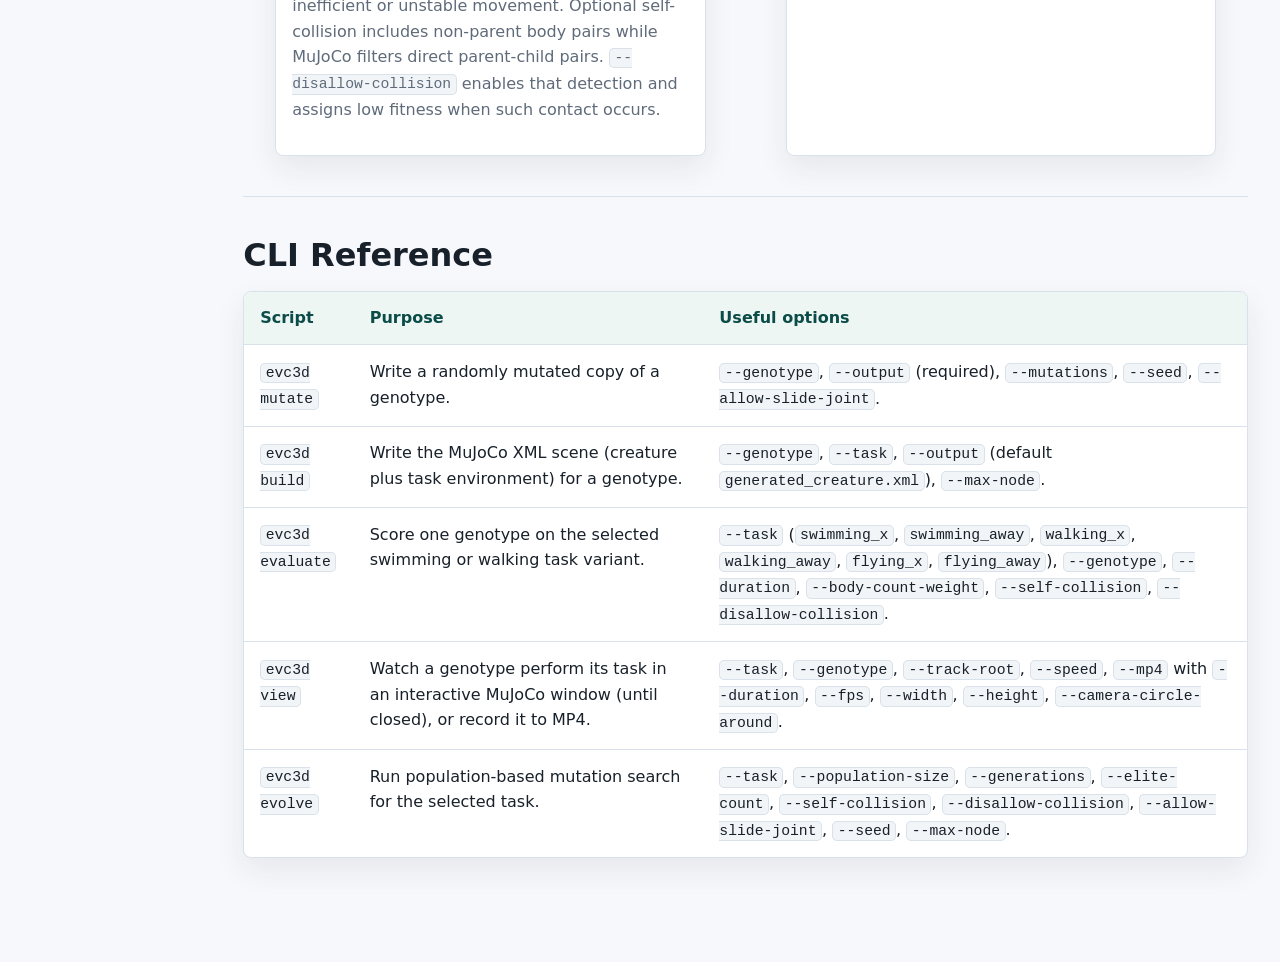
==== commit cb5a1497: "Add evc3d view for interactive and MP4 viewing New evc3d view subcommand: opens an interactive MuJoC" ====
--- a/docs/index.html
+++ b/docs/index.html
@@ -85,7 +85,12 @@
             </figure>
             <figure>
               <figcaption>Evaluate locomotion fitness</figcaption>
-              <pre><code>conda run -n mujoco --no-capture-output evc3d evaluate --task walking_x --video</code></pre>
+              <pre><code>conda run -n mujoco --no-capture-output evc3d evaluate --task walking_x</code></pre>
+            </figure>
+            <figure>
+              <figcaption>Watch a creature live, or record an MP4</figcaption>
+              <pre><code>conda run -n mujoco --no-capture-output evc3d view --task walking_x --track-root
+conda run -n mujoco --no-capture-output evc3d view --task walking_x --mp4 walker.mp4</code></pre>
             </figure>
             <figure>
               <figcaption>Run evolution</figcaption>
@@ -221,7 +226,12 @@
                 <tr>
                   <td><code>evc3d evaluate</code></td>
                   <td>Score one genotype on the selected swimming or walking task variant.</td>
-                  <td><code>--task</code> (<code>swimming_x</code>, <code>swimming_away</code>, <code>walking_x</code>, <code>walking_away</code>, <code>flying_x</code>, <code>flying_away</code>), <code>--genotype</code>, <code>--duration</code>, <code>--body-count-weight</code>, <code>--self-collision</code>, <code>--disallow-collision</code>, <code>--video</code>.</td>
+                  <td><code>--task</code> (<code>swimming_x</code>, <code>swimming_away</code>, <code>walking_x</code>, <code>walking_away</code>, <code>flying_x</code>, <code>flying_away</code>), <code>--genotype</code>, <code>--duration</code>, <code>--body-count-weight</code>, <code>--self-collision</code>, <code>--disallow-collision</code>.</td>
+                </tr>
+                <tr>
+                  <td><code>evc3d view</code></td>
+                  <td>Watch a genotype perform its task in an interactive MuJoCo window (until closed), or record it to MP4.</td>
+                  <td><code>--task</code>, <code>--genotype</code>, <code>--track-root</code>, <code>--speed</code>, <code>--mp4</code> with <code>--duration</code>, <code>--fps</code>, <code>--width</code>, <code>--height</code>, <code>--camera-circle-around</code>.</td>
                 </tr>
                 <tr>
                   <td><code>evc3d evolve</code></td>
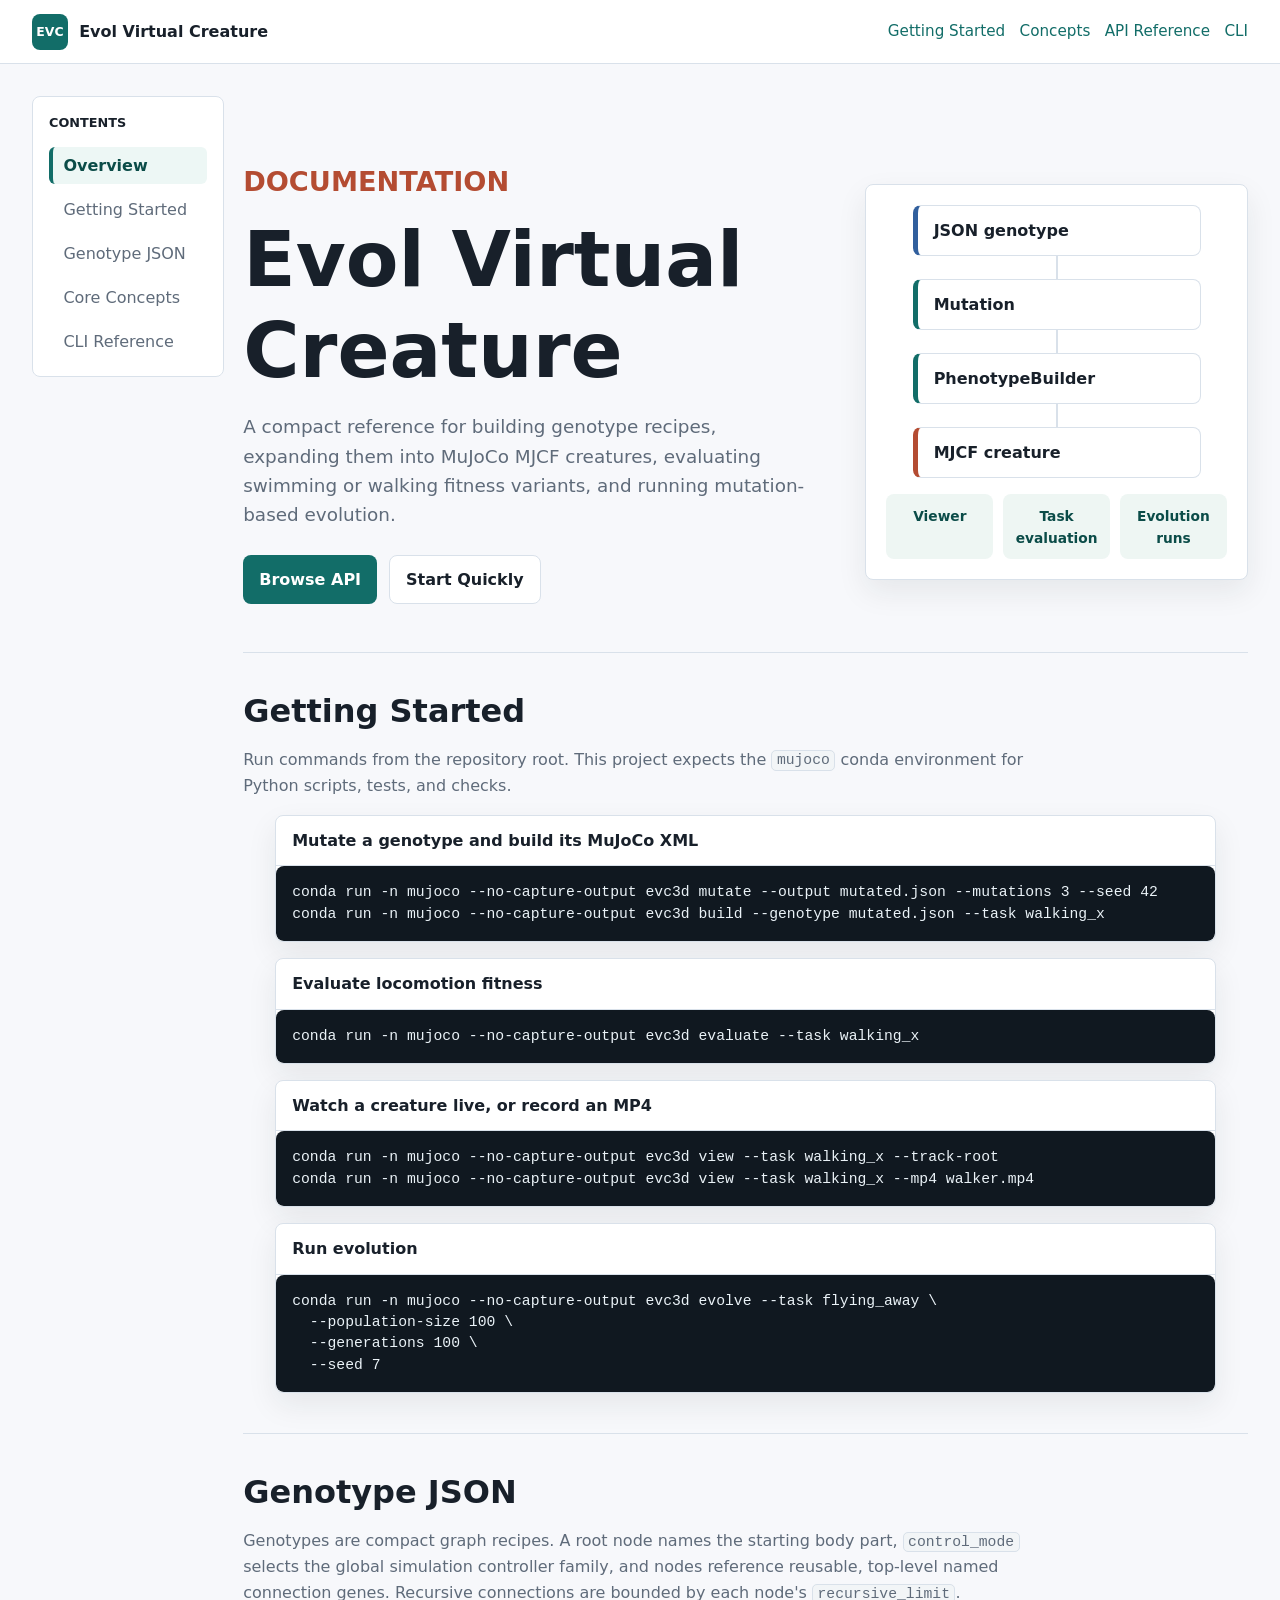
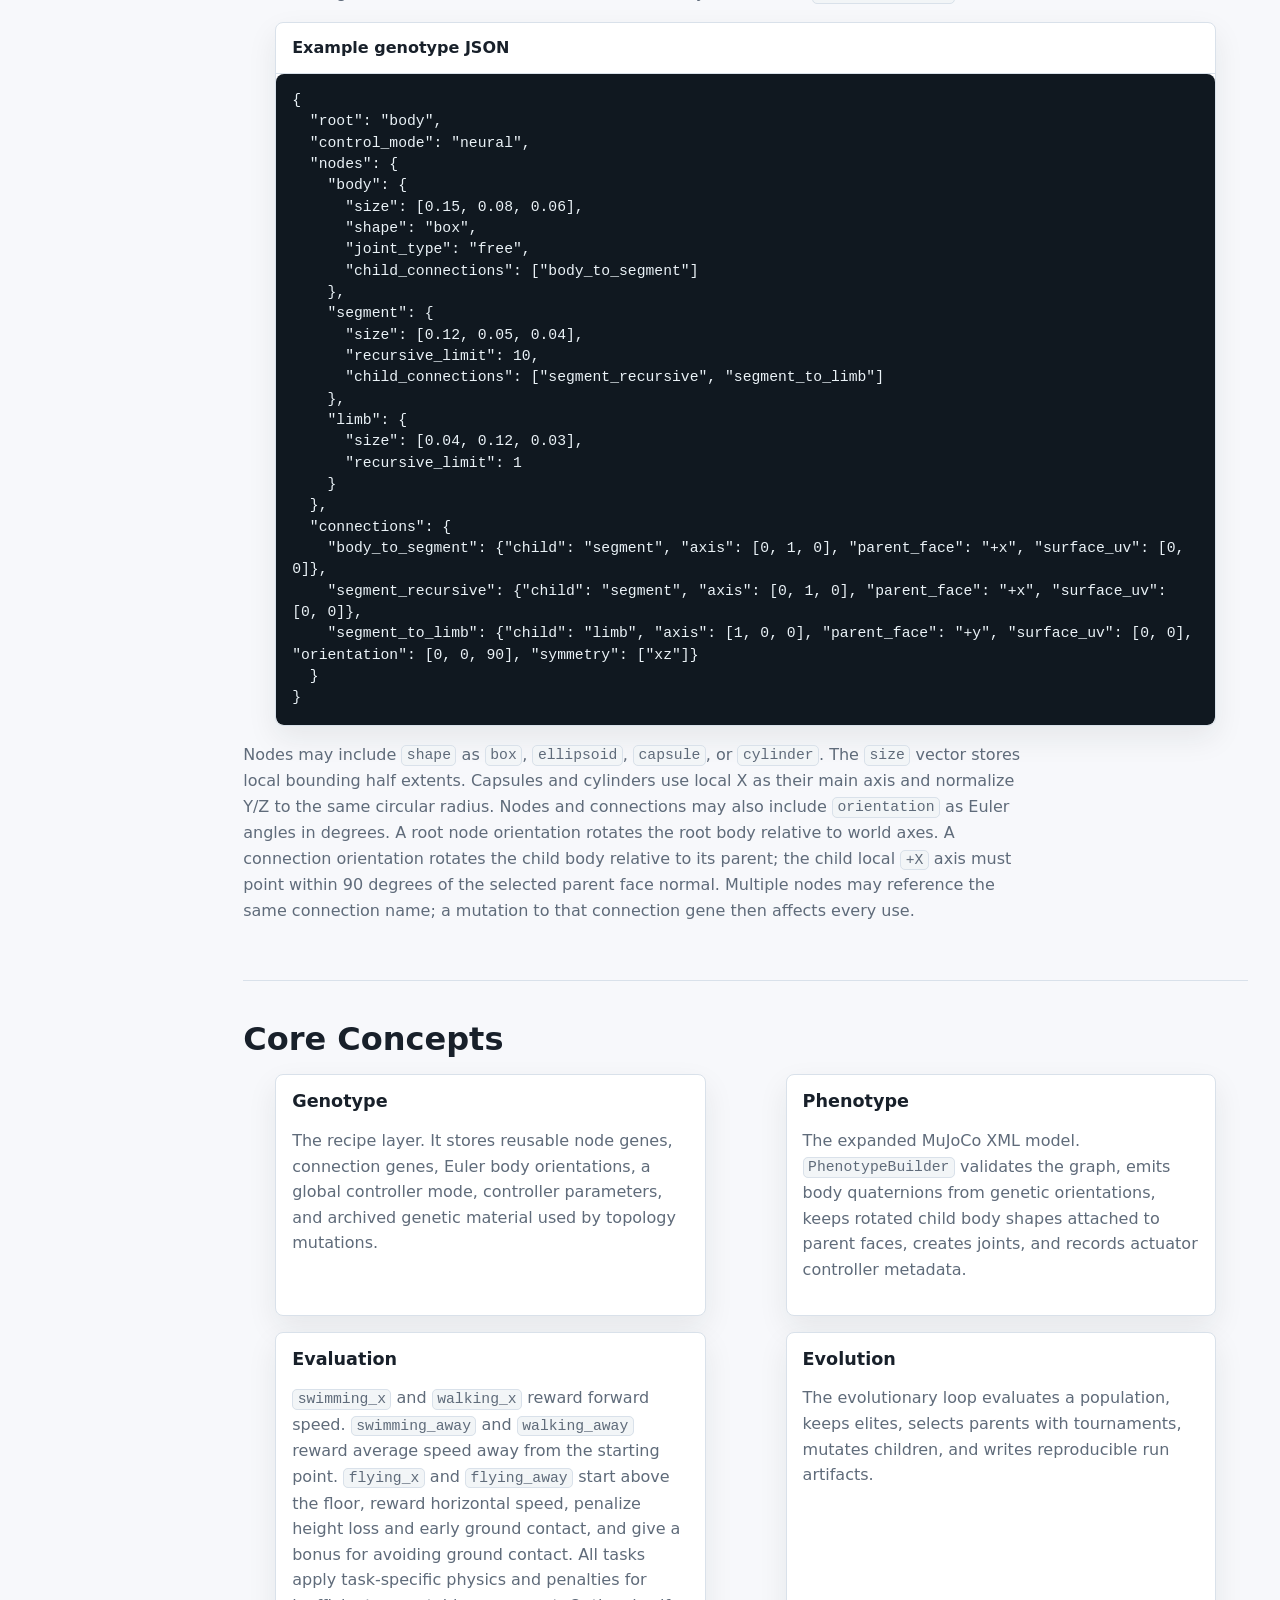
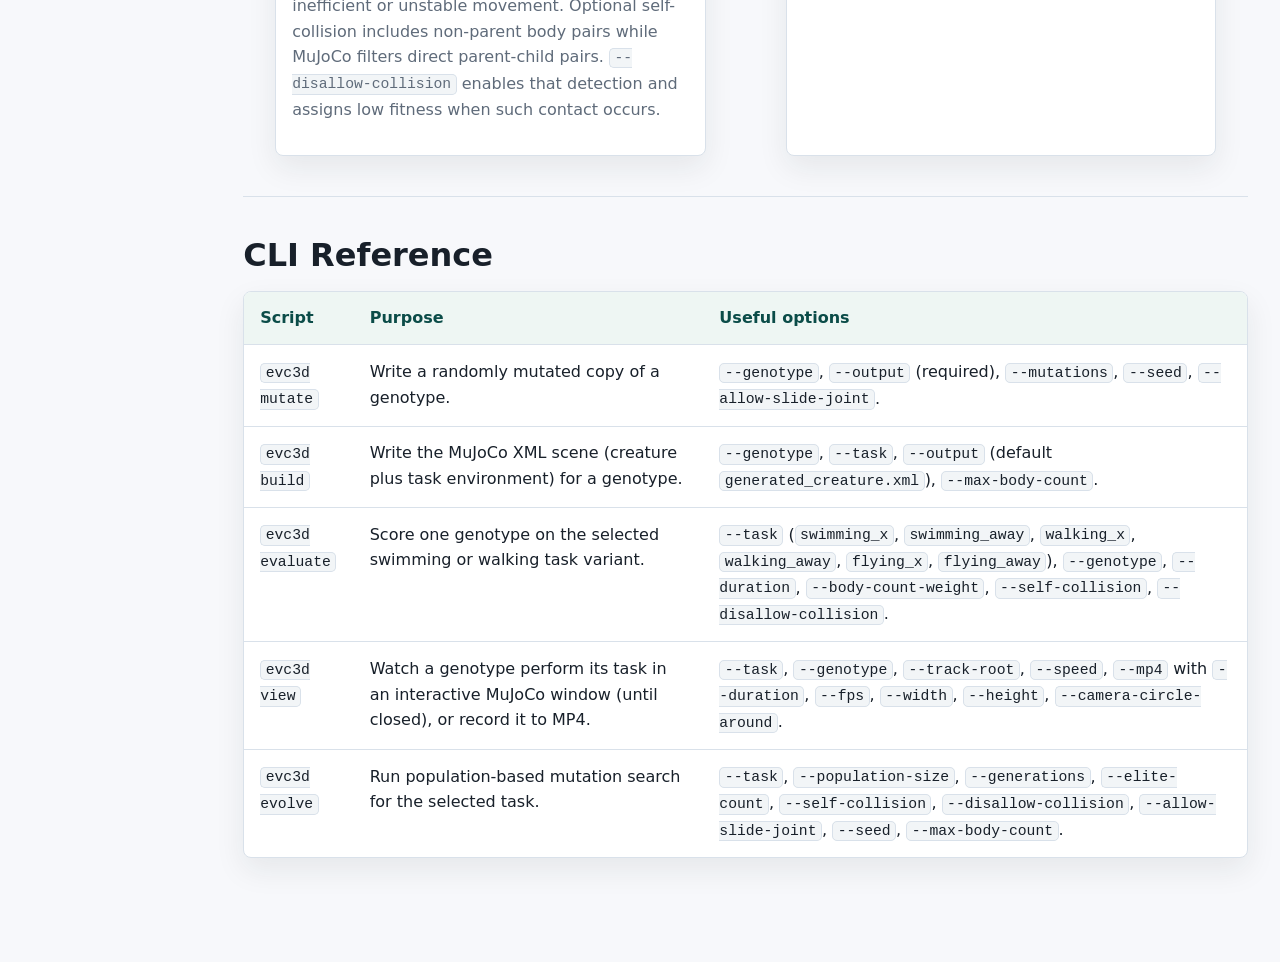
==== commit 8a93d8c0: "Rename max_node to max_body_count "Node" now refers only to genotype node genes; the limit on genera" ====
--- a/docs/index.html
+++ b/docs/index.html
@@ -221,7 +221,7 @@
                 <tr>
                   <td><code>evc3d build</code></td>
                   <td>Write the MuJoCo XML scene (creature plus task environment) for a genotype.</td>
-                  <td><code>--genotype</code>, <code>--task</code>, <code>--output</code> (default <code>generated_creature.xml</code>), <code>--max-node</code>.</td>
+                  <td><code>--genotype</code>, <code>--task</code>, <code>--output</code> (default <code>generated_creature.xml</code>), <code>--max-body-count</code>.</td>
                 </tr>
                 <tr>
                   <td><code>evc3d evaluate</code></td>
@@ -236,7 +236,7 @@
                 <tr>
                   <td><code>evc3d evolve</code></td>
                   <td>Run population-based mutation search for the selected task.</td>
-                  <td><code>--task</code>, <code>--population-size</code>, <code>--generations</code>, <code>--elite-count</code>, <code>--self-collision</code>, <code>--disallow-collision</code>, <code>--allow-slide-joint</code>, <code>--seed</code>, <code>--max-node</code>.</td>
+                  <td><code>--task</code>, <code>--population-size</code>, <code>--generations</code>, <code>--elite-count</code>, <code>--self-collision</code>, <code>--disallow-collision</code>, <code>--allow-slide-joint</code>, <code>--seed</code>, <code>--max-body-count</code>.</td>
                 </tr>
               </tbody>
             </table>
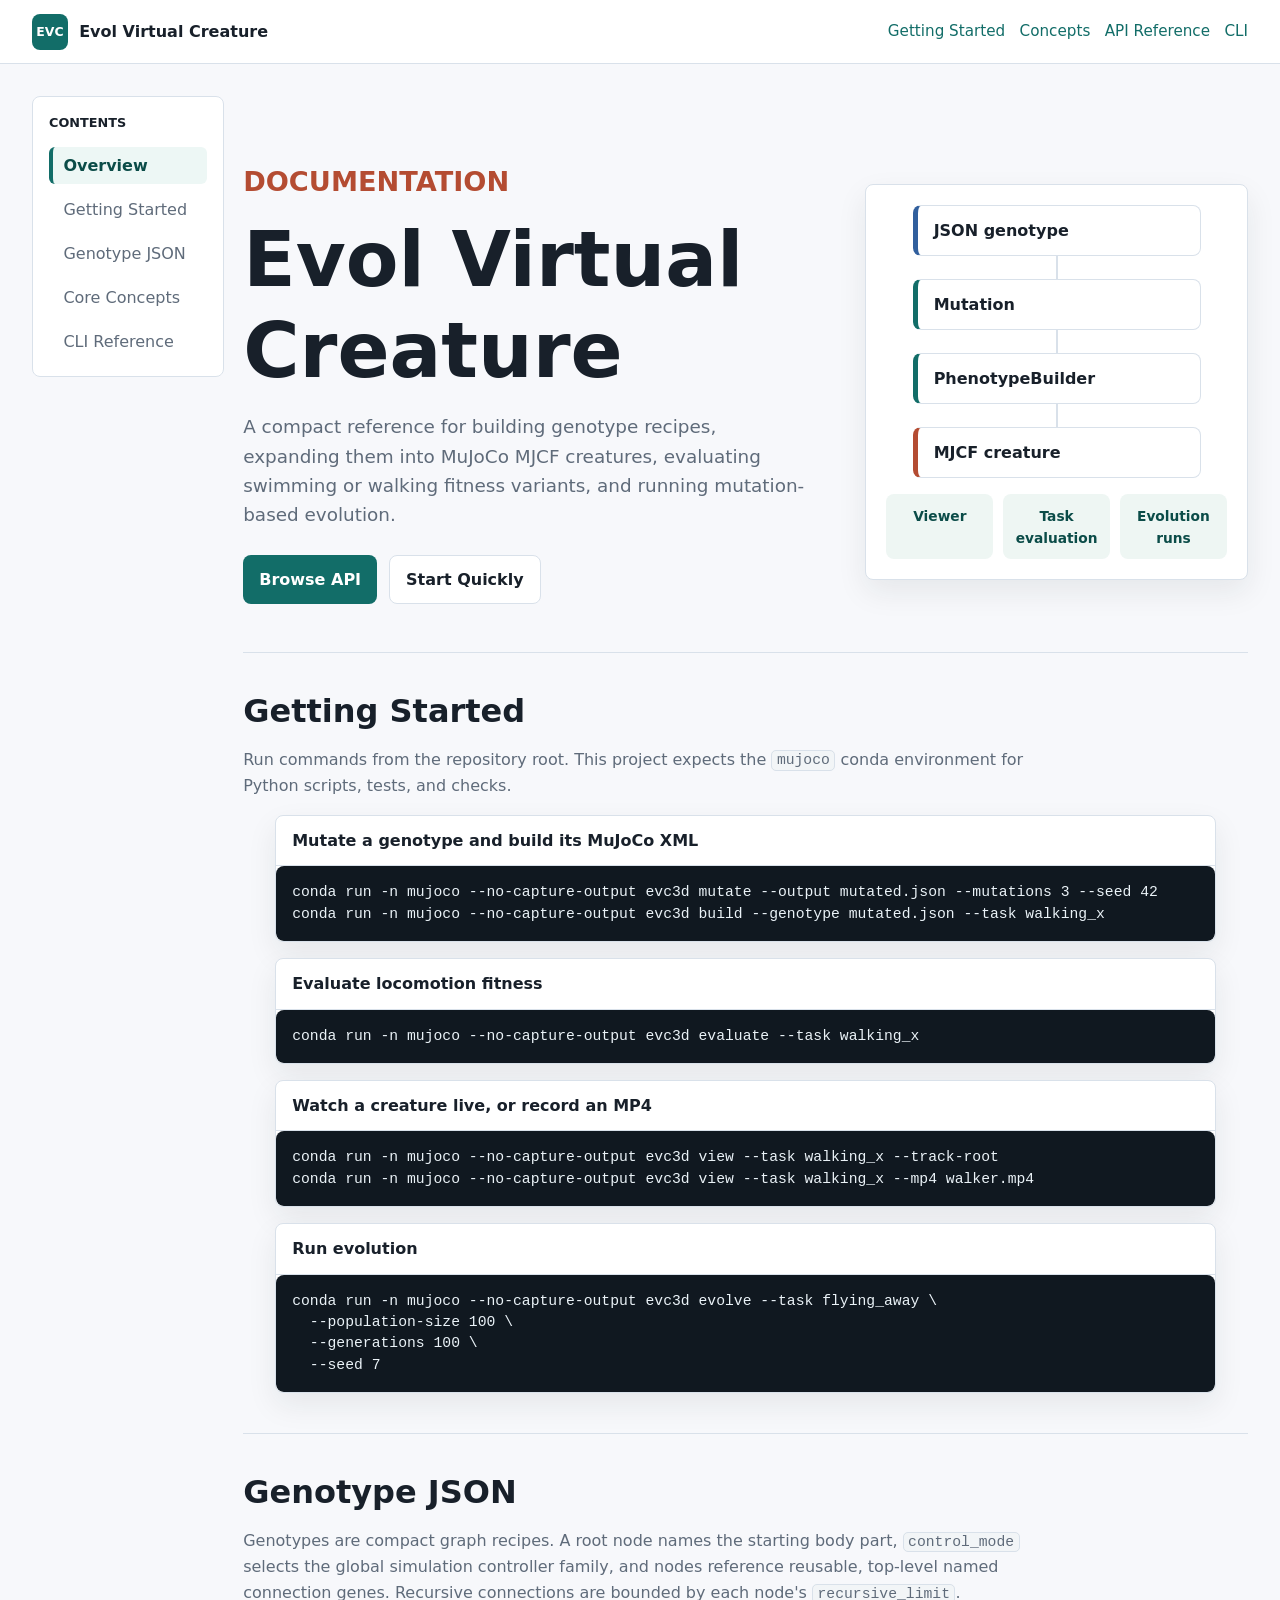
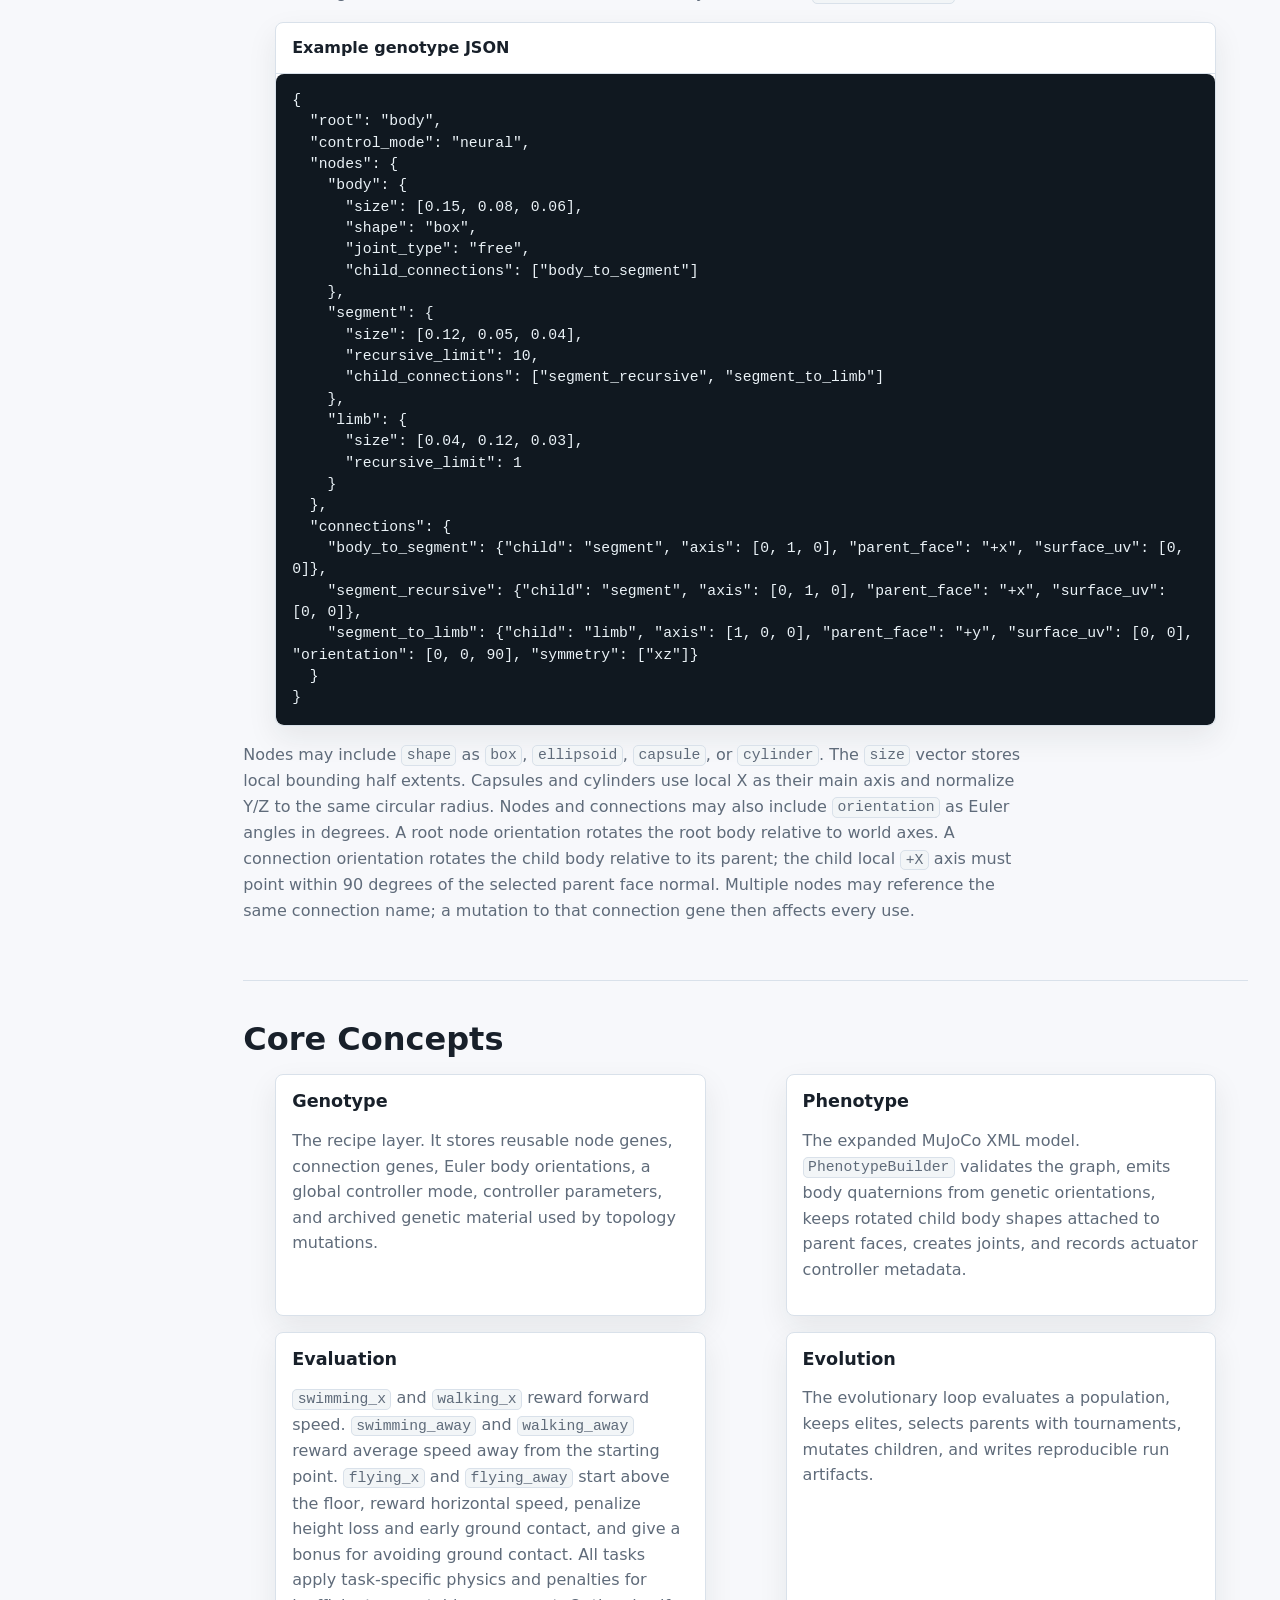
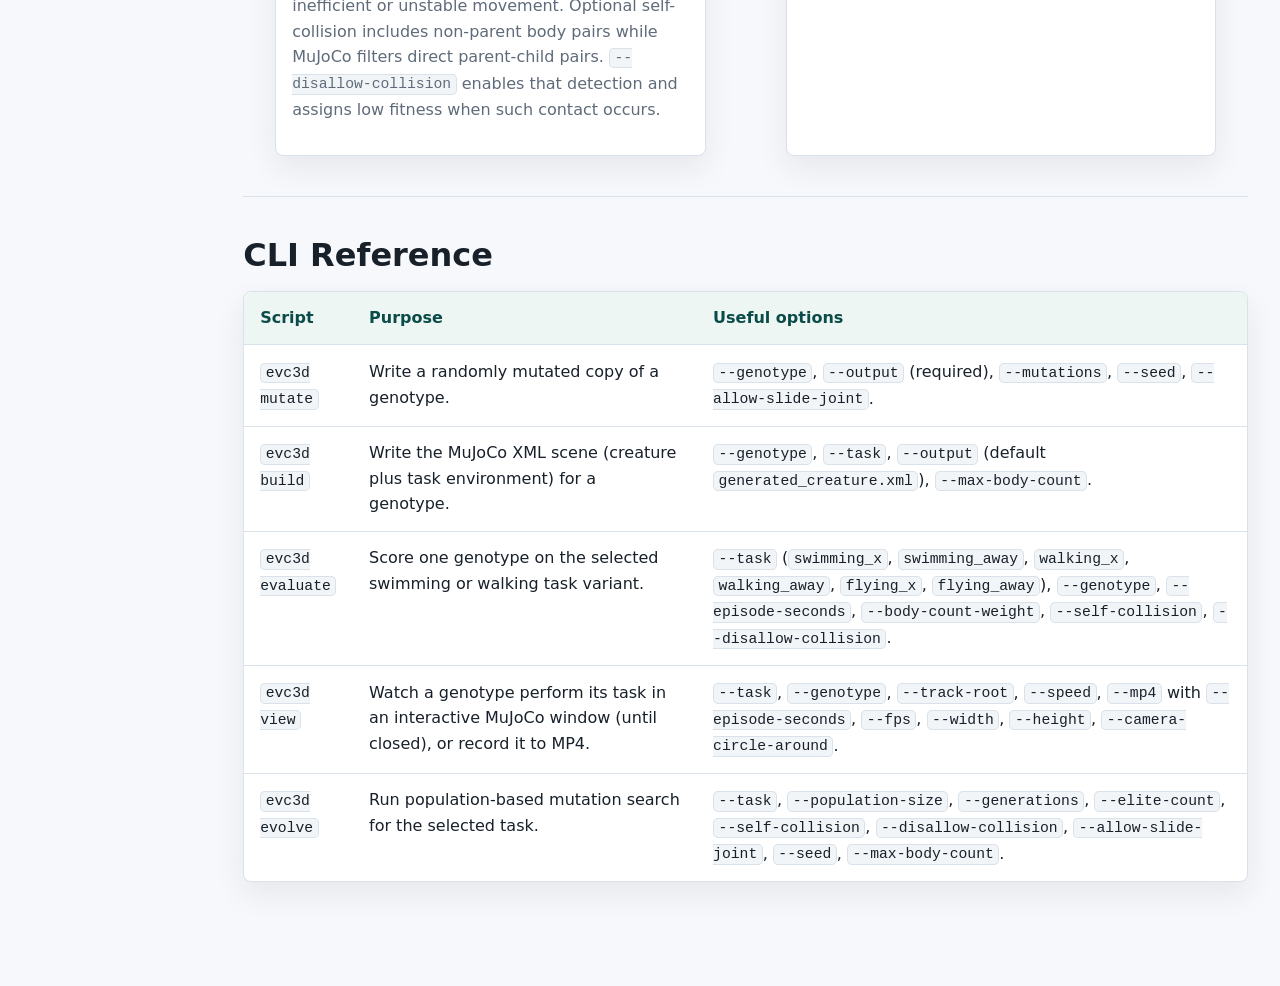
==== commit 6c6c93db: "Rename --duration to --episode-seconds so every CLI option matches its field episode_seconds was the" ====
--- a/docs/index.html
+++ b/docs/index.html
@@ -226,12 +226,12 @@
                 <tr>
                   <td><code>evc3d evaluate</code></td>
                   <td>Score one genotype on the selected swimming or walking task variant.</td>
-                  <td><code>--task</code> (<code>swimming_x</code>, <code>swimming_away</code>, <code>walking_x</code>, <code>walking_away</code>, <code>flying_x</code>, <code>flying_away</code>), <code>--genotype</code>, <code>--duration</code>, <code>--body-count-weight</code>, <code>--self-collision</code>, <code>--disallow-collision</code>.</td>
+                  <td><code>--task</code> (<code>swimming_x</code>, <code>swimming_away</code>, <code>walking_x</code>, <code>walking_away</code>, <code>flying_x</code>, <code>flying_away</code>), <code>--genotype</code>, <code>--episode-seconds</code>, <code>--body-count-weight</code>, <code>--self-collision</code>, <code>--disallow-collision</code>.</td>
                 </tr>
                 <tr>
                   <td><code>evc3d view</code></td>
                   <td>Watch a genotype perform its task in an interactive MuJoCo window (until closed), or record it to MP4.</td>
-                  <td><code>--task</code>, <code>--genotype</code>, <code>--track-root</code>, <code>--speed</code>, <code>--mp4</code> with <code>--duration</code>, <code>--fps</code>, <code>--width</code>, <code>--height</code>, <code>--camera-circle-around</code>.</td>
+                  <td><code>--task</code>, <code>--genotype</code>, <code>--track-root</code>, <code>--speed</code>, <code>--mp4</code> with <code>--episode-seconds</code>, <code>--fps</code>, <code>--width</code>, <code>--height</code>, <code>--camera-circle-around</code>.</td>
                 </tr>
                 <tr>
                   <td><code>evc3d evolve</code></td>
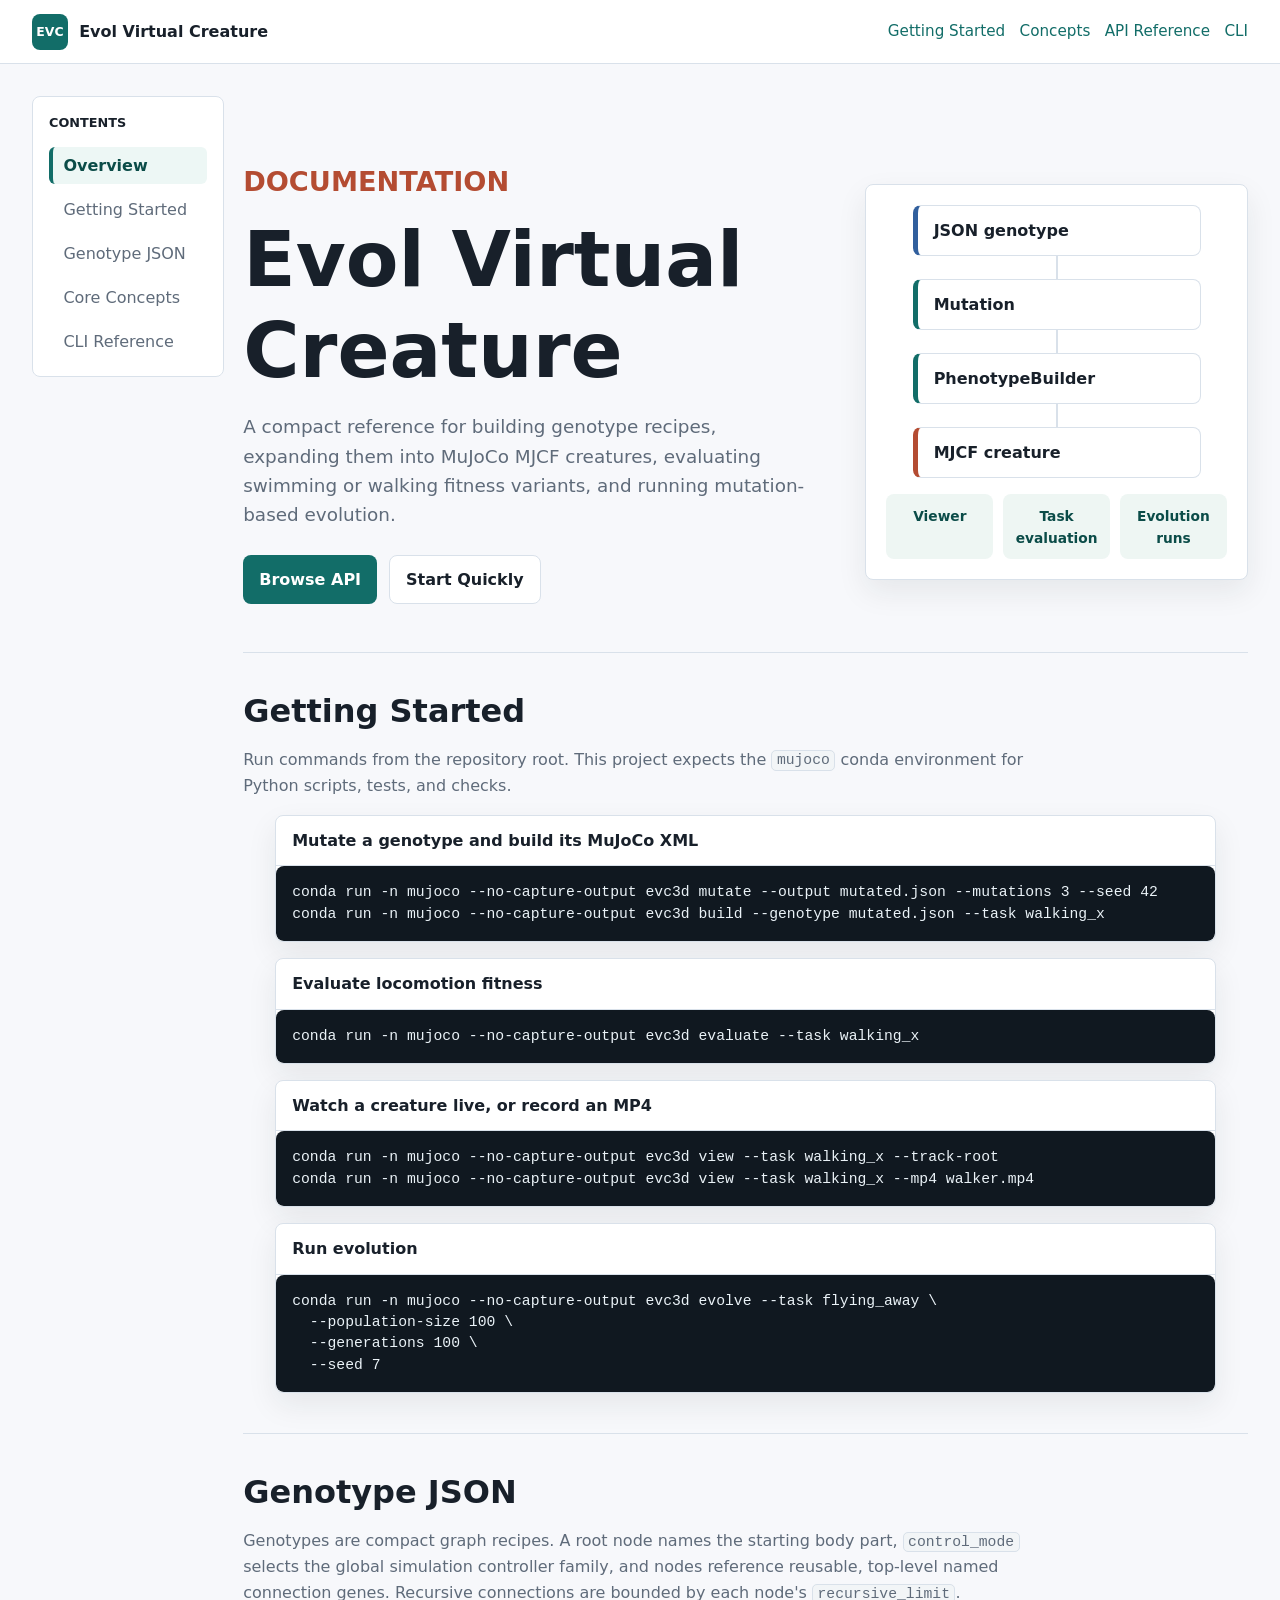
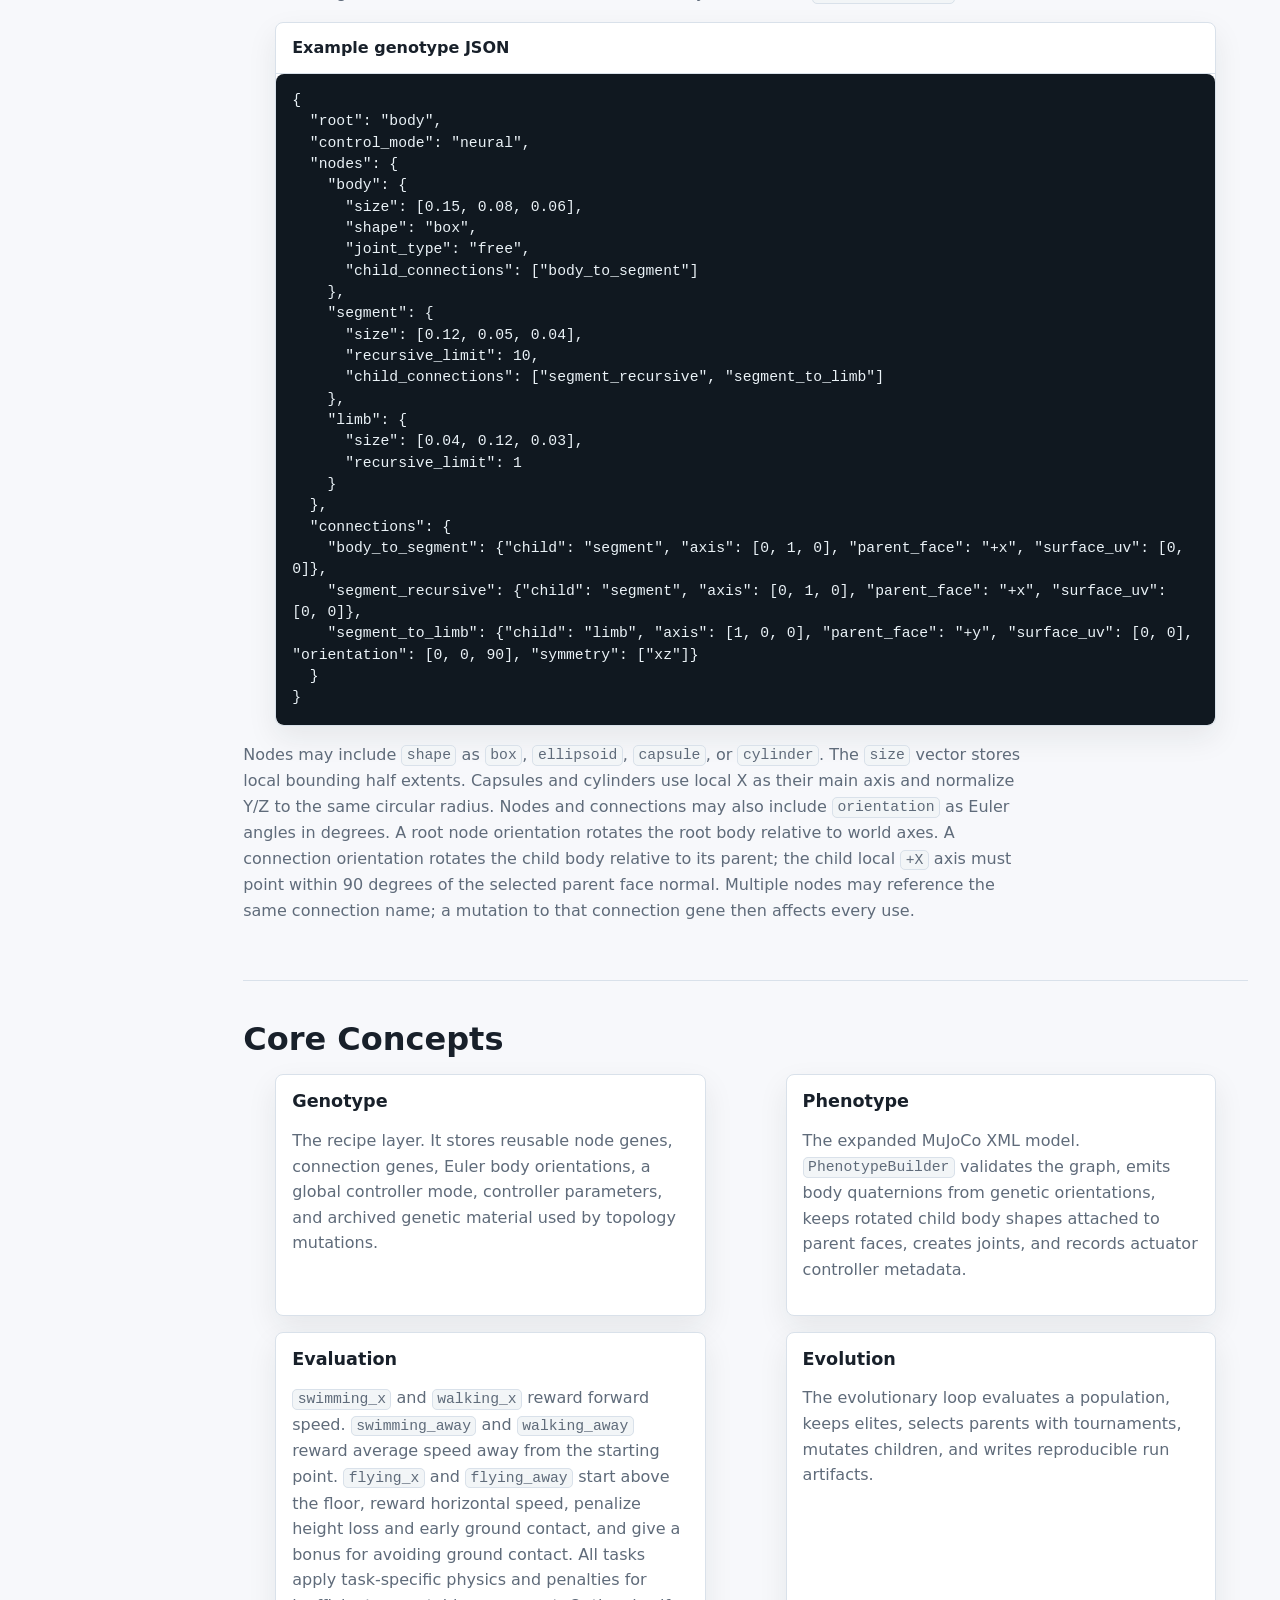
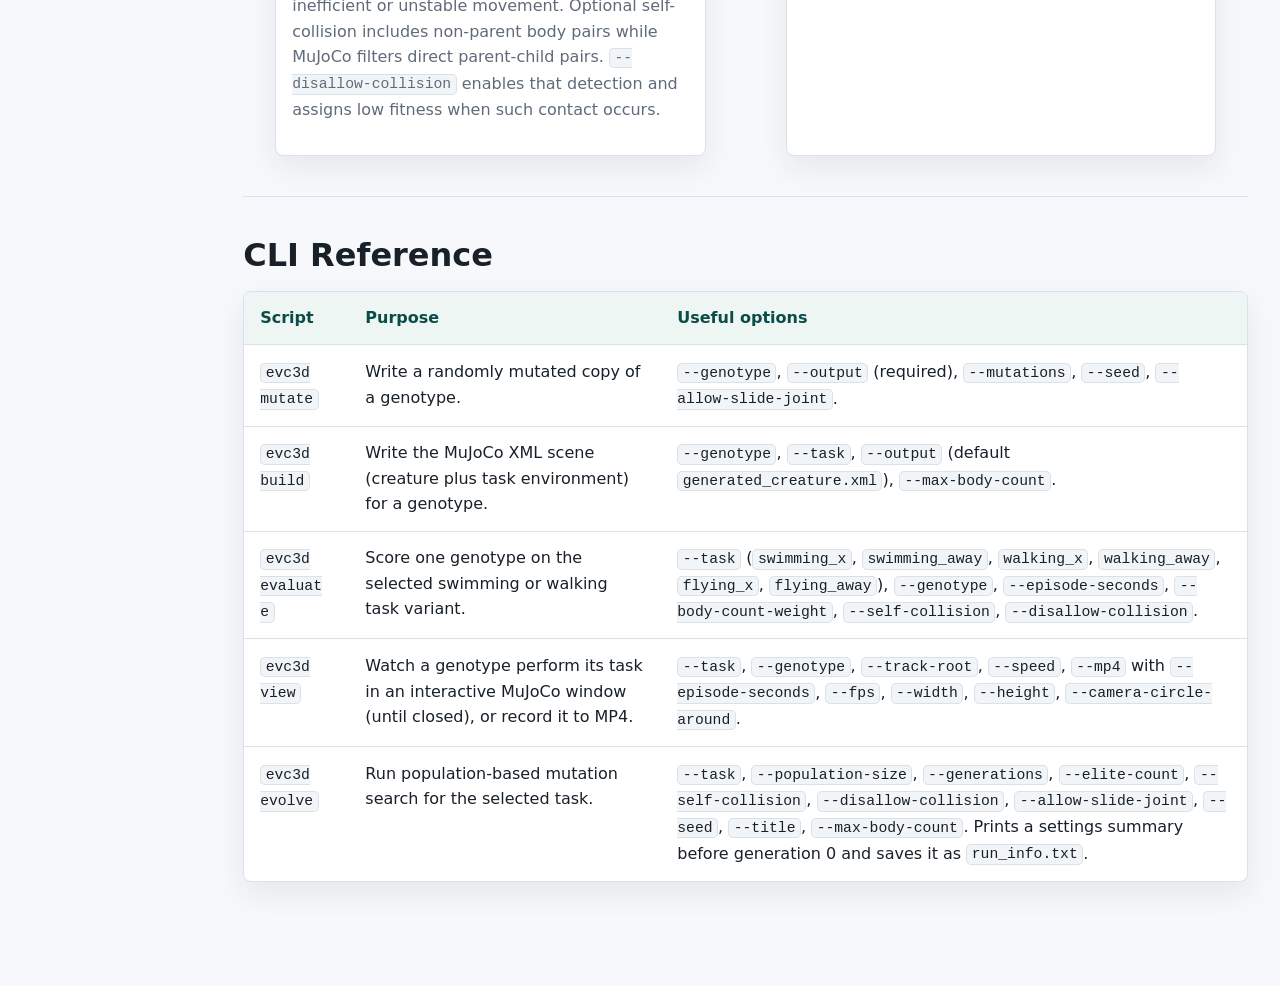
==== commit df82395e: "Print detailed settings header at start of evolve runs; add --title and run_info.txt Co-Authored-By:" ====
--- a/docs/index.html
+++ b/docs/index.html
@@ -236,7 +236,7 @@
                 <tr>
                   <td><code>evc3d evolve</code></td>
                   <td>Run population-based mutation search for the selected task.</td>
-                  <td><code>--task</code>, <code>--population-size</code>, <code>--generations</code>, <code>--elite-count</code>, <code>--self-collision</code>, <code>--disallow-collision</code>, <code>--allow-slide-joint</code>, <code>--seed</code>, <code>--max-body-count</code>.</td>
+                  <td><code>--task</code>, <code>--population-size</code>, <code>--generations</code>, <code>--elite-count</code>, <code>--self-collision</code>, <code>--disallow-collision</code>, <code>--allow-slide-joint</code>, <code>--seed</code>, <code>--title</code>, <code>--max-body-count</code>. Prints a settings summary before generation 0 and saves it as <code>run_info.txt</code>.</td>
                 </tr>
               </tbody>
             </table>
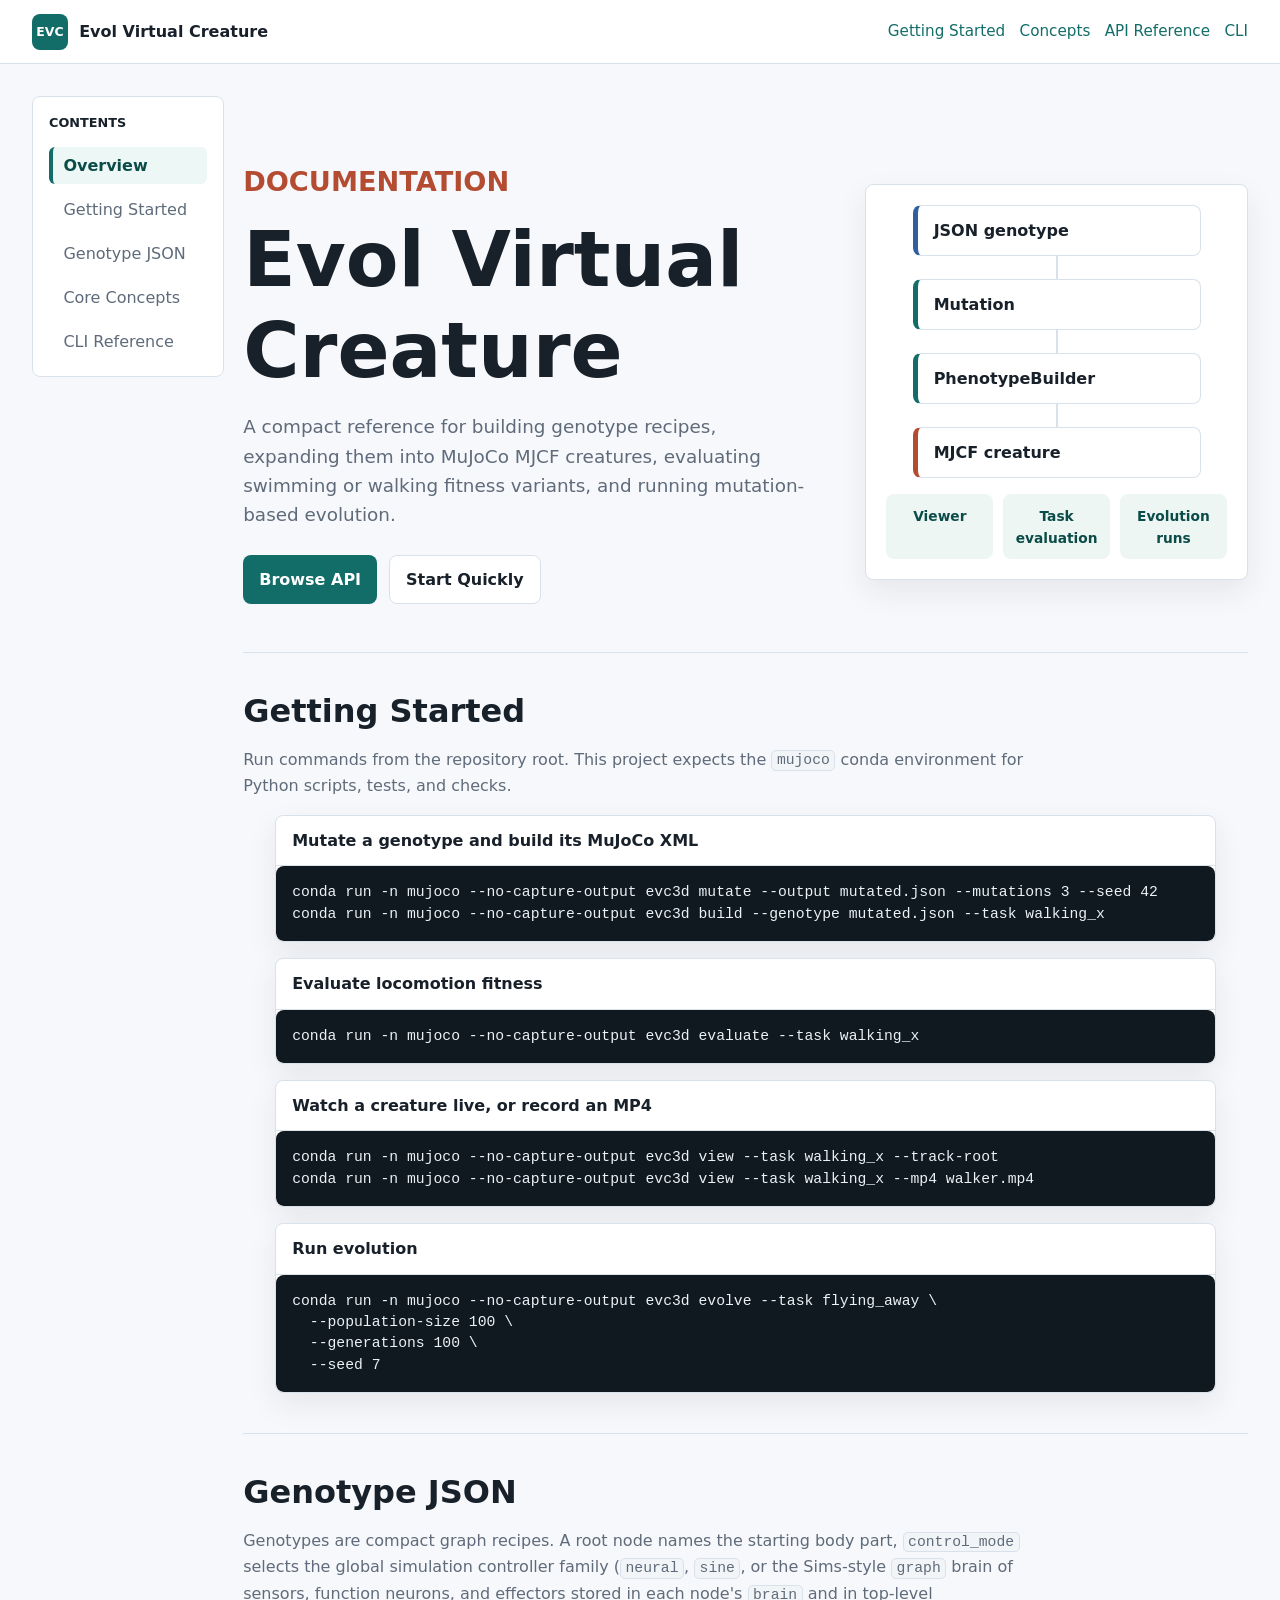
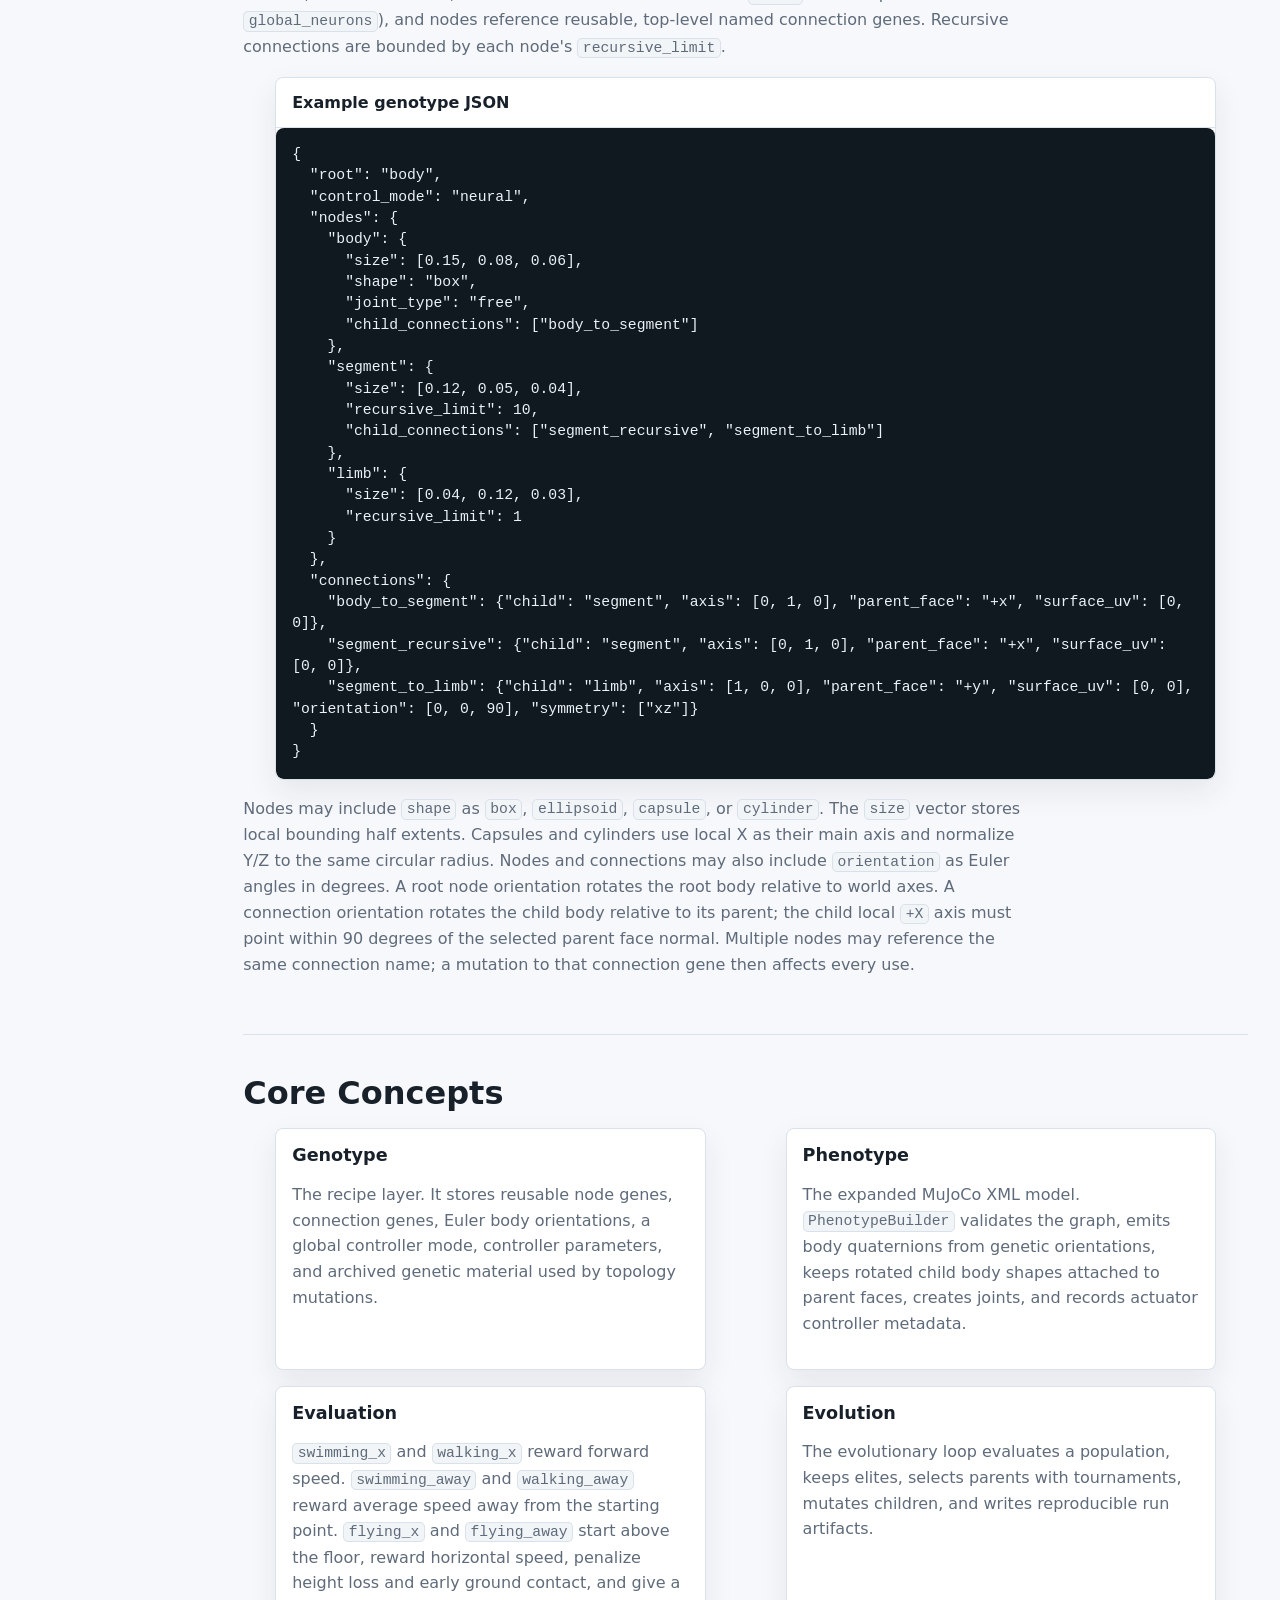
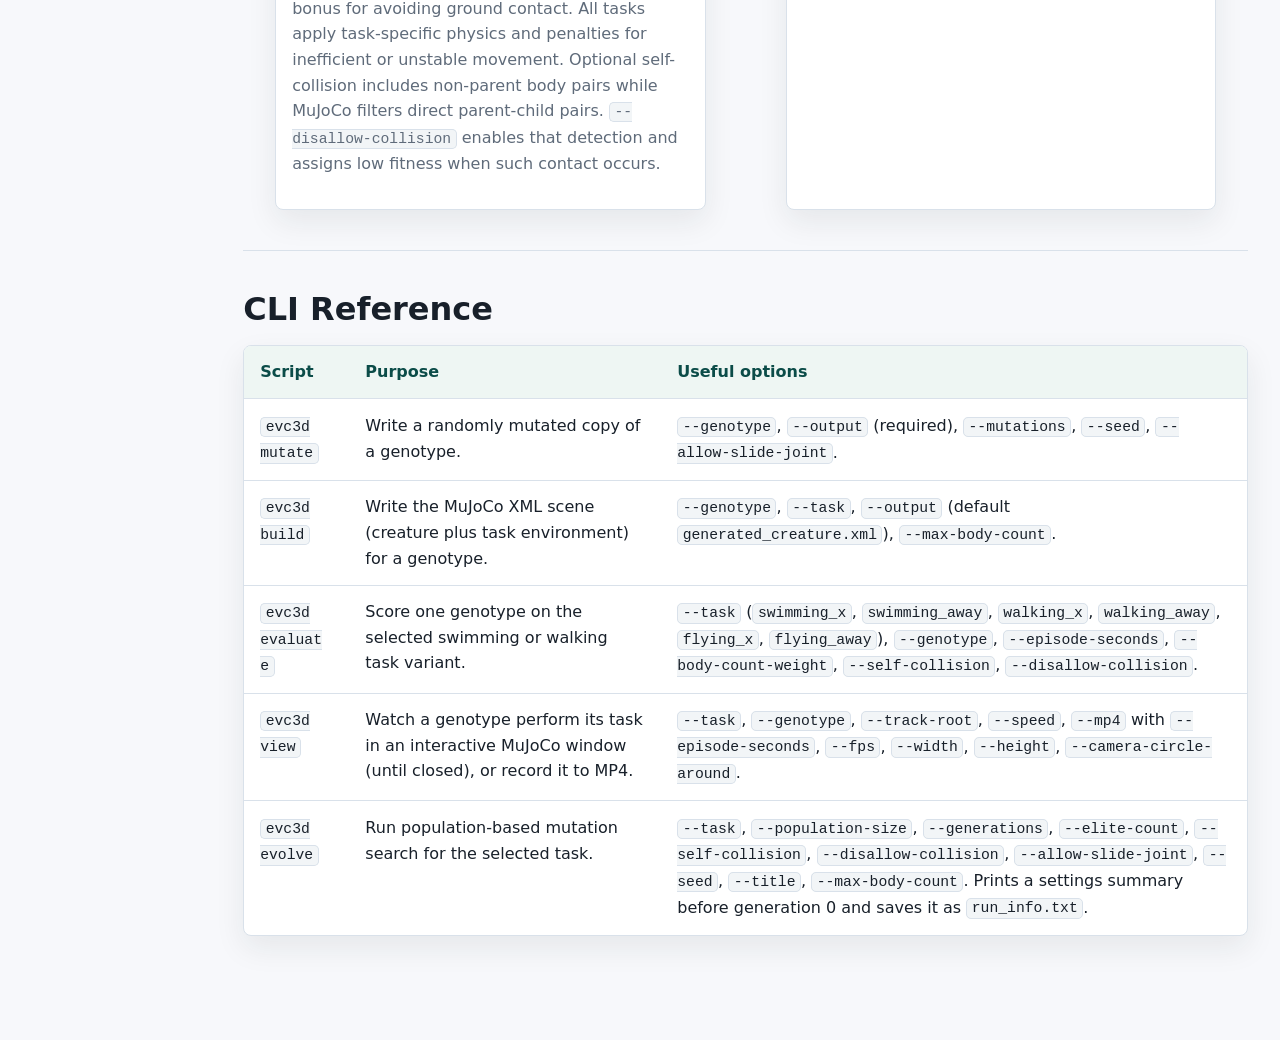
==== commit dd1f5645: "Add Sims-style graph brain control mode with 23 neuron functions and angle/contact sensors Co-Author" ====
--- a/docs/index.html
+++ b/docs/index.html
@@ -107,7 +107,10 @@
           <p>
             Genotypes are compact graph recipes. A root node names the starting
             body part, <code>control_mode</code> selects the global simulation
-            controller family, and nodes reference reusable, top-level named
+            controller family (<code>neural</code>, <code>sine</code>, or the
+            Sims-style <code>graph</code> brain of sensors, function neurons,
+            and effectors stored in each node's <code>brain</code> and in
+            top-level <code>global_neurons</code>), and nodes reference reusable, top-level named
             connection genes. Recursive connections are bounded by each node's
             <code>recursive_limit</code>.
           </p>
